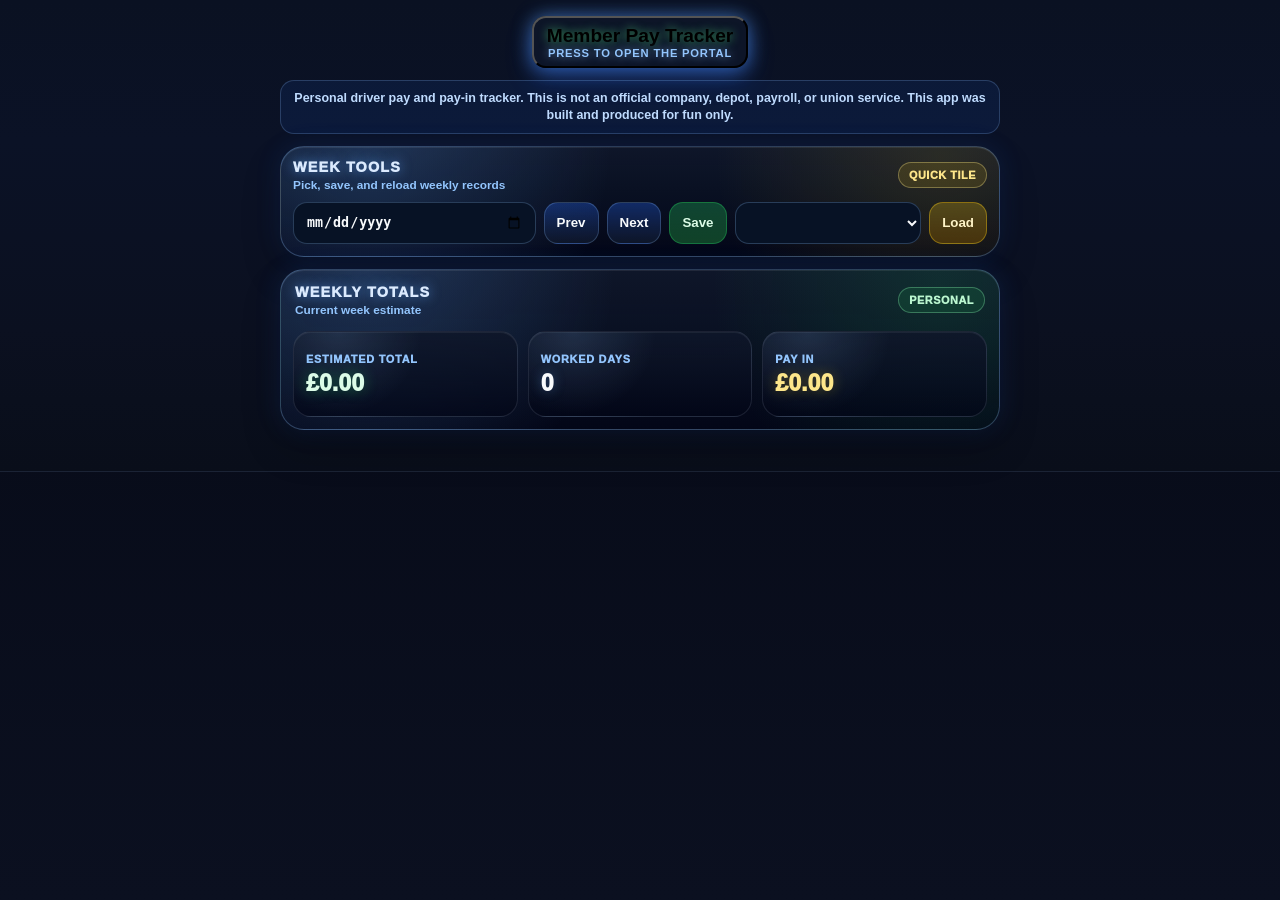
==== index.html @ 695bba5f "Add files via upload" ====
<!doctype html>
<html lang="en-GB">
<head>
  <meta charset="utf-8">
  <meta name="viewport" content="width=device-width,initial-scale=1">
  <title>Driver Pay Tracker</title>
  <link rel="stylesheet" href="styles.css">
  <style>
    .header-top { justify-content: center; text-align: center; }
    .brand, .unlock-brand, .brand-text { margin-inline: auto; text-align: center; }
    .unlock-brand { user-select: none; cursor: pointer; }
    .header-controls { max-width: 720px; width: 100%; margin-inline: auto; grid-template-columns: 1fr auto auto auto; }

    .app-disclaimer {
      max-width: 720px;
      margin-inline: auto;
      color: #bfdbfe;
      font-size: .78rem;
      font-weight: 800;
      line-height: 1.35;
      text-align: center;
      padding: 9px 11px;
      border-radius: 14px;
      border: 1px solid rgba(147,197,253,.22);
      background: rgba(37,99,235,.10);
    }

    .week-tools-tile {
      max-width: 720px;
      width: 100%;
      margin-inline: auto;
      display: grid;
      gap: 10px;
      padding: 12px;
      border-radius: 24px;
      background:
        radial-gradient(circle at 12% 0%, rgba(96, 165, 250, .22), transparent 38%),
        radial-gradient(circle at 92% 10%, rgba(250, 204, 21, .12), transparent 34%),
        linear-gradient(180deg, rgba(15, 23, 42, .96), rgba(2, 6, 23, .88));
      border: 1px solid rgba(147, 197, 253, .28);
      box-shadow: 0 18px 38px rgba(0, 0, 0, .22), 0 0 26px rgba(37, 99, 235, .14), inset 0 1px 0 rgba(255, 255, 255, .08);
    }

    .week-tools-head {
      display: flex;
      justify-content: space-between;
      gap: 10px;
      align-items: center;
    }

    .week-tools-title {
      display: grid;
      gap: 3px;
      min-width: 0;
    }

    .week-tools-title strong {
      color: #dbeafe;
      font-size: .9rem;
      font-weight: 1000;
      text-transform: uppercase;
      letter-spacing: .08em;
      text-shadow: 0 0 12px rgba(96, 165, 250, .65);
    }

    .week-tools-title span {
      color: #93c5fd;
      font-size: .74rem;
      font-weight: 850;
    }

    .week-tools-pill {
      flex: 0 0 auto;
      padding: 6px 10px;
      border-radius: 999px;
      background: rgba(250, 204, 21, .12);
      border: 1px solid rgba(253, 230, 138, .34);
      color: #fde68a;
      font-size: .68rem;
      font-weight: 1000;
      text-transform: uppercase;
      letter-spacing: .05em;
    }

    .week-tools-grid {
      display: grid;
      grid-template-columns: 1.3fr auto auto auto 1fr auto;
      gap: 8px;
      align-items: center;
    }

    .week-tools-grid input,
    .week-tools-grid button,
    .week-tools-grid select {
      width: 100%;
      min-height: 42px;
      padding: 10px 12px;
      border-radius: 14px;
      border: 1px solid rgba(147,197,253,.24);
      background: #071225;
      color: #f8fafc;
      font-weight: 900;
    }

    .week-tools-grid button {
      cursor: pointer;
      background: linear-gradient(180deg, rgba(37, 99, 235, .34), rgba(15, 23, 42, .9));
    }

    .week-tools-grid #saveWeekBtn {
      border-color: rgba(34,197,94,.38);
      background: linear-gradient(180deg, rgba(34,197,94,.30), rgba(20,83,45,.78));
      color: #dcfce7;
    }

    .week-tools-grid #loadWeekBtn {
      border-color: rgba(250,204,21,.38);
      background: linear-gradient(180deg, rgba(250,204,21,.24), rgba(92,64,8,.70));
      color: #fef3c7;
    }

    .summary-strip.weekly-quick-view {
      position: relative;
      max-width: 720px;
      width: 100%;
      margin-inline: auto;
      display: grid !important;
      grid-template-columns: repeat(3, minmax(0, 1fr)) !important;
      gap: 10px;
      padding: 12px;
      border-radius: 24px;
      background:
        radial-gradient(circle at 12% 0%, rgba(96, 165, 250, .22), transparent 38%),
        radial-gradient(circle at 92% 10%, rgba(34, 197, 94, .14), transparent 34%),
        linear-gradient(180deg, rgba(15, 23, 42, .96), rgba(2, 6, 23, .88));
      border: 1px solid rgba(147, 197, 253, .28);
      box-shadow: 0 18px 38px rgba(0, 0, 0, .24), 0 0 26px rgba(37, 99, 235, .16), inset 0 1px 0 rgba(255, 255, 255, .08);
      overflow: hidden;
    }

    .summary-strip.weekly-quick-view::before,
    .summary-strip.weekly-quick-view::after {
      content: none !important;
      display: none !important;
    }

    .quick-view-head {
      grid-column: 1 / -1;
      display: flex;
      justify-content: space-between;
      gap: 10px;
      align-items: center;
      padding: 2px 2px 4px;
    }

    .quick-view-title {
      display: grid;
      gap: 3px;
      min-width: 0;
    }

    .quick-view-title strong {
      color: #dbeafe;
      font-size: .9rem;
      font-weight: 1000;
      text-transform: uppercase;
      letter-spacing: .08em;
      text-shadow: 0 0 12px rgba(96, 165, 250, .65);
    }

    .quick-view-title span {
      color: #93c5fd;
      font-size: .74rem;
      font-weight: 850;
    }

    .quick-view-pill {
      flex: 0 0 auto;
      padding: 6px 10px;
      border-radius: 999px;
      background: rgba(34, 197, 94, .12);
      border: 1px solid rgba(134, 239, 172, .34);
      color: #bbf7d0;
      font-size: .68rem;
      font-weight: 1000;
      text-transform: uppercase;
      letter-spacing: .05em;
    }

    .weekly-quick-view .summary-item {
      min-height: 86px;
      display: grid;
      align-content: center;
      gap: 7px;
      padding: 12px;
      border-radius: 18px;
      background: radial-gradient(circle at 20% 0%, rgba(147, 197, 253, .14), transparent 42%), linear-gradient(180deg, rgba(15, 23, 42, .92), rgba(2, 6, 23, .7));
      border: 1px solid rgba(148, 163, 184, .16);
      box-shadow: inset 0 1px 0 rgba(255, 255, 255, .06);
    }

    .weekly-quick-view .summary-label {
      color: #93c5fd;
      font-size: .68rem;
      font-weight: 1000;
      text-transform: uppercase;
      letter-spacing: .07em;
    }

    .weekly-quick-view .summary-value {
      color: #f8fafc;
      font-size: clamp(1.1rem, 4vw, 1.45rem);
      font-weight: 1000;
      line-height: 1;
      text-shadow: 0 0 12px rgba(96, 165, 250, .34);
    }

    .weekly-quick-view .summary-item:nth-of-type(2) .summary-value {
      color: #dcfce7;
      text-shadow: 0 0 14px rgba(34, 197, 94, .42);
    }

    .weekly-quick-view .summary-item:last-child .summary-value {
      color: #fde68a;
      text-shadow: 0 0 14px rgba(250, 204, 21, .3);
    }

    #ratesModalBackdrop .large-modal {
      max-height: min(92dvh, 860px);
      overflow: auto;
      background:
        radial-gradient(circle at 12% 0%, rgba(96, 165, 250, .30), transparent 35%),
        radial-gradient(circle at 88% 10%, rgba(250, 204, 21, .20), transparent 34%),
        linear-gradient(180deg, #07101f, #020817) !important;
      border: 1px solid rgba(147, 197, 253, .40) !important;
      box-shadow: 0 0 48px rgba(37, 99, 235, .32), inset 0 1px 0 rgba(255, 255, 255, .08) !important;
    }

    #ratesModalBackdrop .modal-head {
      padding: 12px;
      border-radius: 20px;
      background:
        radial-gradient(circle at 20% 0%, rgba(147, 197, 253, .22), transparent 42%),
        linear-gradient(180deg, rgba(15, 23, 42, .94), rgba(2, 6, 23, .70));
      border: 1px solid rgba(147, 197, 253, .20);
    }

    #ratesModalTitle {
      font-size: 1.22rem;
      font-weight: 1000;
      color: #f8fafc;
      text-shadow: 0 0 14px rgba(96, 165, 250, .68);
    }

    #closeRatesModalBtn {
      width: 42px;
      height: 42px;
      border-radius: 999px;
      border: 1px solid rgba(147, 197, 253, .32);
      background: rgba(15, 23, 42, .74);
      color: #dbeafe;
      font-weight: 1000;
      cursor: pointer;
    }

    #ratesModalContent {
      gap: 14px;
    }

    #ratesModalContent .tracker-section {
      padding: 12px;
      border-radius: 22px;
      background:
        radial-gradient(circle at 8% 0%, rgba(37, 99, 235, .16), transparent 36%),
        rgba(15, 23, 42, .56);
      border: 1px solid rgba(148, 163, 184, .14);
    }

    #ratesModalContent .tracker-section h3 {
      margin: 0;
      font-size: .9rem;
      font-weight: 1000;
      color: #bfdbfe;
      text-transform: uppercase;
      letter-spacing: .06em;
    }

    .rates-hero {
      display: grid;
      grid-template-columns: repeat(3, minmax(0, 1fr));
      gap: 10px;
    }

    .rate-stat-card {
      position: relative;
      overflow: hidden;
      min-height: 98px;
      display: grid;
      align-content: center;
      gap: 7px;
      padding: 14px;
      border-radius: 20px;
      background:
        radial-gradient(circle at 20% 0%, rgba(147, 197, 253, .18), transparent 44%),
        linear-gradient(180deg, rgba(15, 23, 42, .98), rgba(2, 6, 23, .92));
      border: 1px solid rgba(147, 197, 253, .24);
      box-shadow: inset 0 1px 0 rgba(255, 255, 255, .08), 0 14px 28px rgba(0, 0, 0, .20);
    }

    .rate-stat-card::after {
      content: '';
      position: absolute;
      inset: auto 12px 0;
      height: 2px;
      background: linear-gradient(90deg, transparent, rgba(96, 165, 250, .72), transparent);
    }

    .rate-stat-card span {
      color: #93c5fd;
      font-size: .72rem;
      font-weight: 1000;
      text-transform: uppercase;
      letter-spacing: .08em;
    }

    .rate-stat-card strong {
      font-size: clamp(1.24rem, 5vw, 1.75rem);
      color: #f8fafc;
      font-weight: 1000;
      text-shadow: 0 0 14px rgba(96, 165, 250, .42);
    }

    .rate-stat-card.net strong {
      color: #dcfce7;
      text-shadow: 0 0 16px rgba(34, 197, 94, .44);
    }

    .rate-stat-card.deduct strong {
      color: #fde68a;
      text-shadow: 0 0 16px rgba(250, 204, 21, .34);
    }

    .elite-rate-row {
      border-radius: 18px !important;
      background:
        radial-gradient(circle at 10% 0%, rgba(147, 197, 253, .10), transparent 35%),
        linear-gradient(180deg, rgba(15, 23, 42, .88), rgba(2, 6, 23, .74)) !important;
      border-color: rgba(147, 197, 253, .18) !important;
    }

    .elite-rate-row .tracker-row-mid {
      color: #f8fafc !important;
      font-size: 1rem;
      font-weight: 1000;
      text-shadow: 0 0 10px rgba(96, 165, 250, .30);
    }

    .rate-edit-input {
      width: 100%;
      min-height: 42px;
      border-radius: 14px;
      border: 1px solid rgba(147,197,253,.32);
      background: #071225;
      color: #f8fafc;
      padding: 10px 12px;
      font-weight: 1000;
      box-shadow: inset 0 1px 0 rgba(255,255,255,.04);
    }

    .rate-edit-input:focus {
      outline: 1px solid rgba(96, 165, 250, .78);
      box-shadow: 0 0 18px rgba(37, 99, 235, .20);
    }

    .rate-save-inline {
      width: 100%;
      min-height: 42px;
      border-radius: 14px;
      border: 1px solid rgba(34,197,94,.44);
      background: linear-gradient(180deg, rgba(34,197,94,.34), rgba(20,83,45,.84));
      color: #dcfce7;
      font-weight: 1000;
      cursor: pointer;
      box-shadow: 0 0 14px rgba(34, 197, 94, .16);
    }

    .rate-edit-row .tracker-row-mid,
    .rate-edit-row .tracker-row-end {
      display: grid;
      align-items: center;
    }

    .deduction-note {
      color: #dbeafe;
      font-weight: 850;
      line-height: 1.45;
      padding: 10px 12px;
      border-radius: 16px;
      background: rgba(37, 99, 235, .11);
      border: 1px solid rgba(147, 197, 253, .18);
    }

    .shell-modal {
      width: min(560px, 100%);
      background: radial-gradient(circle at 20% 0%, rgba(37,99,235,.25), transparent 38%), linear-gradient(180deg, #07101f, #020817);
      border: 1px solid rgba(147,197,253,.35);
      box-shadow: 0 0 40px rgba(37,99,235,.22);
    }

    .shell-hero, .shell-learn-content {
      display: grid;
      gap: 6px;
      padding: 12px;
      border-radius: 18px;
      background: rgba(15,23,42,.72);
      border: 1px solid rgba(147,197,253,.18);
      text-align: center;
    }

    .shell-title { font-size: 1.45rem; font-weight: 1000; text-shadow: 0 0 14px rgba(96,165,250,.75); }
    .shell-sub { color: #93c5fd; font-size: .78rem; font-weight: 900; letter-spacing: .08em; text-transform: uppercase; }
    .shell-grid { display: grid; grid-template-columns: repeat(2, minmax(0, 1fr)); gap: 10px; margin-top: 4px; }

    .shell-action, .shell-learn-card {
      min-height: 94px;
      border-radius: 18px;
      border: 1px solid rgba(147,197,253,.28);
      background: radial-gradient(circle at 20% 15%, rgba(147,197,253,.16), transparent 35%), linear-gradient(180deg, rgba(15,23,42,.95), rgba(2,6,23,.9));
      color: #f8fafc;
      display: grid;
      gap: 6px;
      place-items: center;
      text-align: center;
      padding: 12px;
      cursor: pointer;
    }

    .shell-icon { font-size: 1.35rem; line-height: 1; font-weight: 1000; }
    .shell-label { font-weight: 1000; font-size: .95rem; }
    .shell-note { color: #94a3b8; font-size: .72rem; font-weight: 800; line-height: 1.25; }
    .shell-panel { display: grid; gap: 10px; }
    .shell-panel.hidden { display: none !important; }
    .shell-panel-head { display: grid; grid-template-columns: auto 1fr; gap: 10px; align-items: center; }
    .shell-back { width: auto; padding: 9px 12px; border-radius: 999px; border: 1px solid rgba(147,197,253,.34); background: rgba(37,99,235,.18); color: #dbeafe; font-weight: 900; }

    .day-entry-modal { width: min(720px, 100%); max-height: min(92dvh, 820px); overflow: auto; }

    .day-entry-hero, .day-entry-preview, .day-entry-field {
      display: grid;
      gap: 8px;
      padding: 12px;
      border-radius: 20px;
      background: rgba(15,23,42,.72);
      border: 1px solid rgba(147,197,253,.16);
    }

    .day-entry-form-grid { display: grid; grid-template-columns: repeat(2, minmax(0, 1fr)); gap: 10px; }
    .day-entry-field.field-full { grid-column: 1 / -1; }
    .day-entry-input { width: 100%; min-height: 43px; border-radius: 14px; border: 1px solid rgba(147,197,253,.22); background: #071225; color: #f8fafc; padding: 10px 12px; font-weight: 900; }
    .day-entry-toggle-row { display: grid; grid-template-columns: repeat(3, minmax(0, 1fr)); gap: 10px; }
    .modal-actions-day { display: grid; grid-template-columns: 1fr 1.2fr; gap: 10px; }

    @media (max-width: 620px) {
      .shell-grid, .day-entry-form-grid, .day-entry-toggle-row, .modal-actions-day, .week-tools-grid, .rates-hero { grid-template-columns: 1fr; }

      .week-tools-head,
      .quick-view-head {
        align-items: flex-start;
        flex-direction: column;
      }

      .summary-strip.weekly-quick-view {
        grid-template-columns: 1fr !important;
      }

      .weekly-quick-view .summary-item {
        min-height: 74px;
      }
    }
  </style>
</head>
<body>
  <header class="header">
    <div class="header-top">
      <button class="brand unlock-brand" id="appBrandBtn" type="button" aria-haspopup="dialog" aria-controls="shellMenuBackdrop">
        <div class="brand-text">
          <div class="logo-main">Member Pay Tracker</div>
          <div class="logo-sub">Press to open the portal</div>
        </div>
      </button>
    </div>

    <div class="app-disclaimer">
      Personal driver pay and pay-in tracker. This is not an official company, depot, payroll, or union service. This app was built and produced for fun only.
    </div>

    <section class="week-tools-tile" aria-label="Week tools">
      <div class="week-tools-head">
        <div class="week-tools-title">
          <strong>Week tools</strong>
          <span>Pick, save, and reload weekly records</span>
        </div>
        <div class="week-tools-pill">Quick tile</div>
      </div>

      <div class="week-tools-grid">
        <input id="weekStartInput" type="date">
        <button id="prevWeekBtn" type="button">Prev</button>
        <button id="nextWeekBtn" type="button">Next</button>
        <button type="button" id="saveWeekBtn">Save</button>
        <select id="savedWeeksSelect"></select>
        <button type="button" id="loadWeekBtn">Load</button>
      </div>
    </section>

    <div class="summary-strip weekly-quick-view" aria-label="Weekly totals">
      <div class="quick-view-head">
        <div class="quick-view-title">
          <strong>Weekly totals</strong>
          <span>Current week estimate</span>
        </div>
        <div class="quick-view-pill">Personal</div>
      </div>

      <div class="summary-item">
        <div class="summary-label">Estimated total</div>
        <div class="summary-value" id="summaryTotal">£0.00</div>
      </div>
      <div class="summary-item">
        <div class="summary-label">Worked days</div>
        <div class="summary-value" id="summaryWorked">0</div>
      </div>
      <div class="summary-item">
        <div class="summary-label">Pay in</div>
        <div class="summary-value" id="summaryPayIn">£0.00</div>
      </div>
    </div>

    <div class="status" id="statusMsg"></div>
  </header>

  <main class="wrap">
    <div id="grid" class="grid"></div>
  </main>

  <div id="shellMenuBackdrop" class="modal-backdrop" aria-hidden="true">
    <div class="modal shell-modal" role="dialog" aria-modal="true" aria-labelledby="shellMenuTitle">
      <div class="modal-head">
        <div class="modal-title" id="shellMenuTitle">Tools</div>
        <button id="closeShellMenuBtn" type="button">✕</button>
      </div>

      <div id="shellHomeView" class="shell-panel">
        <div class="shell-hero">
          <div class="shell-title">Driver Pay Tracker</div>
          <div class="shell-sub">Personal records only</div>
        </div>

        <div class="shell-grid">
          <button class="shell-action" type="button" data-shell-action="learn">
            <span class="shell-icon">📘</span>
            <span class="shell-label">Notes</span>
            <span class="shell-note">General information and reminders</span>
          </button>

          <button class="shell-action" type="button" data-shell-action="rates">
            <span class="shell-icon">£</span>
            <span class="shell-label">Rates</span>
            <span class="shell-note">Rates and weekly estimate</span>
          </button>

          <button class="shell-action" type="button" data-shell-action="insight">
            <span class="shell-icon">£</span>
            <span class="shell-label">Pay-in</span>
            <span class="shell-note">Track fares and cleared amounts</span>
          </button>

          <button class="shell-action" type="button" data-shell-action="tracker">
            <span class="shell-icon">💷</span>
            <span class="shell-label">Weekly summary</span>
            <span class="shell-note">Weekly pay breakdown</span>
          </button>
        </div>
      </div>

      <div id="shellLearnView" class="shell-panel hidden">
        <div class="shell-panel-head">
          <button class="shell-back" type="button" data-shell-back>← Back</button>
          <div class="shell-section-title">📘 Notes</div>
        </div>

        <div class="shell-grid">
          <button class="shell-learn-card" type="button" data-learn-page="rules_ot">
            <span class="shell-icon">⏱</span>
            <span class="shell-label">Overtime notes</span>
            <span class="shell-note">Basic overtime tracking reminders</span>
          </button>

          <button class="shell-learn-card" type="button" data-learn-page="pay_basics">
            <span class="shell-icon">💷</span>
            <span class="shell-label">Pay basics</span>
            <span class="shell-note">Duty pay, overtime and pay-in</span>
          </button>

          <button class="shell-learn-card" type="button" data-learn-page="leave_sick">
            <span class="shell-icon">🌴</span>
            <span class="shell-label">Leave and sick</span>
            <span class="shell-note">Leave and sick day notes</span>
          </button>

          <button class="shell-learn-card" type="button" data-learn-page="support_notes">
            <span class="shell-icon">🚨</span>
            <span class="shell-label">Support notes</span>
            <span class="shell-note">General workplace support reminders</span>
          </button>
        </div>
      </div>

      <div id="shellLearnPageView" class="shell-panel hidden">
        <div class="shell-panel-head">
          <button class="shell-back" type="button" data-shell-learn-back>← Topics</button>
          <div class="shell-section-title" id="shellLearnPageTitle">Topic</div>
        </div>
        <div class="shell-learn-content" id="shellLearnPageContent"></div>
      </div>

      <button id="shellCloseBottomBtn" class="primary shell-close" type="button">Close</button>
    </div>
  </div>

  <div id="trackerModalBackdrop" class="modal-backdrop" aria-hidden="true">
    <div class="modal large-modal" role="dialog" aria-modal="true" aria-labelledby="trackerModalTitle">
      <div class="modal-head">
        <div class="modal-title" id="trackerModalTitle">Weekly summary</div>
        <button id="closeTrackerModalBtn" type="button">✕</button>
      </div>
      <div id="trackerModalContent" class="tracker-content"></div>
    </div>
  </div>

  <div id="ratesModalBackdrop" class="modal-backdrop" aria-hidden="true">
    <div class="modal large-modal" role="dialog" aria-modal="true" aria-labelledby="ratesModalTitle">
      <div class="modal-head">
        <div class="modal-title" id="ratesModalTitle">Rates</div>
        <button id="closeRatesModalBtn" type="button" onclick="closeRates()">✕</button>
      </div>
      <div id="ratesModalContent" class="tracker-content"></div>
    </div>
  </div>

  <div id="rateModalBackdrop" class="modal-backdrop" aria-hidden="true">
    <div class="modal" role="dialog" aria-modal="true" aria-labelledby="rateTitle">
      <div class="modal-head">
        <div class="modal-title" id="rateTitle">Update value</div>
        <button id="closeRateModalBtn" type="button">✕</button>
      </div>
      <div class="row">
        <label id="rateLabel" for="rateInput">Rate</label>
        <input id="rateInput" type="number" min="0" step="0.01">
      </div>
      <div class="actions">
        <button type="button" onclick="closeRateModal()">Cancel</button>
        <button id="saveRateBtn" type="button" class="primary">Save</button>
      </div>
    </div>
  </div>

  <div id="dayModalBackdrop" class="modal-backdrop" aria-hidden="true">
    <div class="modal day-entry-modal" role="dialog" aria-modal="true" aria-labelledby="dayModalTitle">
      <div class="modal-head">
        <div class="modal-title" id="dayModalTitle">Day entry</div>
        <button id="closeModalBtn" type="button">✕</button>
      </div>

      <div class="day-entry-hero">
        <div class="day-entry-title">
          <strong>Day details</strong>
          <span>Edit this day</span>
        </div>
        <div class="modal-date-chip" id="modalDateLabel">Date</div>
      </div>

      <div class="day-entry-preview">
        <div class="day-entry-preview-main" id="modalDutyInfo">Select a duty or keep this as RD / Day off.</div>
        <div class="day-entry-preview-sub" id="modalDutyPay">Duty pay: £0.00</div>
        <div class="day-entry-total" id="modalDayTotal">£0.00</div>
      </div>

      <select id="workedSelect" hidden>
        <option value="false">RD / Day off</option>
        <option value="true">Worked duty</option>
      </select>

      <div class="day-entry-form-grid">
        <div class="day-entry-field field-full">
          <label for="dutySelect">Duty board</label>
          <select id="dutySelect" class="day-entry-input"></select>
        </div>

        <div class="day-entry-field field-full" id="paidAdjustSection">
          <span class="field-label">Paid time adjustment</span>
          <div class="day-entry-form-grid">
            <div class="day-entry-field">
              <label for="adjustStartInput">Actual start</label>
              <input id="adjustStartInput" class="day-entry-input" type="time">
            </div>
            <div class="day-entry-field">
              <label for="adjustFinishInput">Actual finish</label>
              <input id="adjustFinishInput" class="day-entry-input" type="time">
            </div>
          </div>
          <div class="adjust-preview" id="adjustPreview">No paid time deduction.</div>
        </div>

        <div class="day-entry-field">
          <label for="otMinutesInput">Overtime</label>
          <input id="otMinutesInput" class="day-entry-input" type="text" inputmode="decimal" placeholder="minutes or h.mm">
        </div>

        <div class="day-entry-field">
          <label for="manualMinutesInput">Manual paid time</label>
          <input id="manualMinutesInput" class="day-entry-input" type="text" inputmode="decimal" placeholder="minutes or h.mm">
        </div>

        <div class="day-entry-field">
          <label for="payInInput">Pay-in / fares</label>
          <input id="payInInput" class="day-entry-input" type="number" min="0" step="0.01" placeholder="0.00">
        </div>

        <div class="day-entry-field">
          <span class="field-label">Flags</span>
          <div class="day-entry-toggle-row">
            <div class="day-entry-flag">
              <label for="bankHolidaySelect">Bank holiday</label>
              <select id="bankHolidaySelect" class="day-entry-input">
                <option value="false">No</option>
                <option value="true">Yes</option>
              </select>
            </div>

            <div class="day-entry-flag">
              <label for="sickSelect">Sick</label>
              <select id="sickSelect" class="day-entry-input">
                <option value="false">No</option>
                <option value="true">Yes</option>
              </select>
            </div>

            <div class="day-entry-flag">
              <label>Type</label>
              <div class="day-entry-input" aria-hidden="true">Personal record</div>
            </div>
          </div>
        </div>
      </div>

      <div class="modal-actions-day">
        <button id="cancelEditBtn" type="button">Cancel</button>
        <button id="saveEditBtn" type="button" class="primary">Save day</button>
      </div>
    </div>
  </div>

  <script src="modules/date.js"></script>
  <script src="data/duties.js"></script>
  <script src="modal.js"></script>
  <script src="app.js"></script>

  <script>
    function openRates() {
      const s = calcSummary();
      const deductions = Number(s.tax || 0) + Number(s.social || 0);

      ratesModalContent.innerHTML = `
        <div class="tracker-section">
          <div class="rates-hero">
            <div class="rate-stat-card">
              <span>Gross estimate</span>
              <strong>${money(s.grossPay)}</strong>
            </div>
            <div class="rate-stat-card net">
              <span>Net estimate</span>
              <strong>${money(s.netPay)}</strong>
            </div>
            <div class="rate-stat-card deduct">
              <span>Deductions</span>
              <strong>${money(deductions)}</strong>
            </div>
          </div>
        </div>

        <div class="tracker-section">
          <h3>Hourly rates</h3>
          <div class="tracker-list">
            <div class="tracker-row elite-rate-row">
              <div class="tracker-row-main">Basic rate</div>
              <div class="tracker-row-mid">${money(state.rates.basic)}</div>
              <div class="tracker-row-end">per hour</div>
            </div>
            <div class="tracker-row elite-rate-row">
              <div class="tracker-row-main">Overtime rate</div>
              <div class="tracker-row-mid">${money(state.rates.ot)}</div>
              <div class="tracker-row-end">per hour</div>
            </div>
            <div class="tracker-row elite-rate-row">
              <div class="tracker-row-main">Sunday rate</div>
              <div class="tracker-row-mid">${money(state.rates.sunday)}</div>
              <div class="tracker-row-end">per hour</div>
            </div>
            <div class="tracker-row elite-rate-row">
              <div class="tracker-row-main">Bank Holiday rate</div>
              <div class="tracker-row-mid">${money(state.rates.basic * 2)}</div>
              <div class="tracker-row-end">2× basic</div>
            </div>
          </div>
        </div>

        <div class="tracker-section">
          <h3>Editable deductions</h3>
          <div class="deduction-note">
            Change your personal tax and social payment percentages here. These are saved locally and update the weekly estimate.
          </div>
          <div class="tracker-list">
            <div class="tracker-row rate-edit-row elite-rate-row">
              <div class="tracker-row-main">Tax payment</div>
              <div class="tracker-row-mid">
                <input id="taxRateInput" class="rate-edit-input" type="number" min="0" step="0.01" value="${state.rates.tax}">
              </div>
              <div class="tracker-row-end">
                <button class="rate-save-inline" type="button" data-save-rate="tax">Save %</button>
              </div>
            </div>

            <div class="tracker-row rate-edit-row elite-rate-row">
              <div class="tracker-row-main">Social payment</div>
              <div class="tracker-row-mid">
                <input id="socialRateInput" class="rate-edit-input" type="number" min="0" step="0.01" value="${state.rates.social}">
              </div>
              <div class="tracker-row-end">
                <button class="rate-save-inline" type="button" data-save-rate="social">Save %</button>
              </div>
            </div>
          </div>
        </div>

        <div class="tracker-section">
          <h3>Weekly preview</h3>
          <div class="tracker-list">
            <div class="tracker-row elite-rate-row">
              <div class="tracker-row-main">Gross pay</div>
              <div class="tracker-row-mid">${money(s.grossPay)}</div>
              <div class="tracker-row-end">before deductions</div>
            </div>
            <div class="tracker-row elite-rate-row">
              <div class="tracker-row-main">Tax</div>
              <div class="tracker-row-mid">${money(s.tax)}</div>
              <div class="tracker-row-end">${state.rates.tax}%</div>
            </div>
            <div class="tracker-row elite-rate-row">
              <div class="tracker-row-main">Social</div>
              <div class="tracker-row-mid">${money(s.social)}</div>
              <div class="tracker-row-end">${state.rates.social}%</div>
            </div>
            <div class="tracker-row elite-rate-row">
              <div class="tracker-row-main">Estimated net pay</div>
              <div class="tracker-row-mid">${money(s.netPay)}</div>
              <div class="tracker-row-end">weekly</div>
            </div>
          </div>
        </div>
      `;

      ratesModalBackdrop.classList.add('open');
      ratesModalBackdrop.setAttribute('aria-hidden', 'false');
    }

    document.addEventListener('click', event => {
      const saveRateButton = event.target.closest?.('[data-save-rate]');
      if (!saveRateButton) return;

      const type = saveRateButton.dataset.saveRate;
      const input = document.getElementById(type === 'tax' ? 'taxRateInput' : 'socialRateInput');
      const value = Number.parseFloat(input?.value || '');

      if (!Number.isFinite(value) || value < 0) {
        setStatus('Enter a valid percentage');
        return;
      }

      state.rates[type] = value;
      saveState(true);
      render();
      openRates();
      setStatus(`${type === 'tax' ? 'Tax' : 'Social'} payment updated`);
    });

    const shellBackdrop = document.getElementById('shellMenuBackdrop');
    const shellOpenBtn = document.getElementById('appBrandBtn');
    const shellCloseBtn = document.getElementById('closeShellMenuBtn');
    const shellCloseBottomBtn = document.getElementById('shellCloseBottomBtn');
    const shellHomeView = document.getElementById('shellHomeView');
    const shellLearnView = document.getElementById('shellLearnView');
    const shellLearnPageView = document.getElementById('shellLearnPageView');
    const shellLearnPageTitle = document.getElementById('shellLearnPageTitle');
    const shellLearnPageContent = document.getElementById('shellLearnPageContent');

    const SHELL_LEARN_PAGES = {
      rules_ot: {
        title: '⏱ Overtime notes',
        content: `<strong>Overtime reminder:</strong><br><br>Check your official agreement, rota and payroll guidance. This page is only a personal estimate and should not replace official records.`
      },
      pay_basics: {
        title: '💷 Pay basics',
        content: `<strong>Check official duties before finalising.</strong><br><br>• Add each duty worked.<br>• Add overtime in h.mm or minutes format.<br>• Add manual paid time where needed.<br>• Keep pay-in/fares separate from wage totals.`
      },
      leave_sick: {
        title: '🌴 Leave and sick',
        content: `<strong>Planner basics:</strong><br><br>• Sick days show as SK and remove normal duty pay for that day.<br>• Annual leave shows as AL where marked.<br>• Selected AL/SK days override normal duty tiles for that date.`
      },
      support_notes: {
        title: '🚨 Support notes',
        content: `<strong>General support reminder:</strong><br><br>For workplace, pay, rota or disciplinary concerns, use your official employer, payroll, depot or representative channels.`
      }
    };

    function showShellHome() {
      shellHomeView.classList.remove('hidden');
      shellLearnView.classList.add('hidden');
      shellLearnPageView.classList.add('hidden');
    }

    function showShellLearn() {
      shellHomeView.classList.add('hidden');
      shellLearnView.classList.remove('hidden');
      shellLearnPageView.classList.add('hidden');
    }

    function showShellLearnPage(key) {
      const page = SHELL_LEARN_PAGES[key];
      if (!page) return;
      shellLearnPageTitle.textContent = page.title;
      shellLearnPageContent.innerHTML = page.content;
      shellHomeView.classList.add('hidden');
      shellLearnView.classList.add('hidden');
      shellLearnPageView.classList.remove('hidden');
    }

    function openShellMenu() {
      showShellHome();
      shellBackdrop.classList.add('open');
      shellBackdrop.setAttribute('aria-hidden', 'false');
    }

    function closeShellMenu() {
      shellBackdrop.classList.remove('open');
      shellBackdrop.setAttribute('aria-hidden', 'true');
    }

    function simplifyDynamicLabels() {
      const replacements = [
        ['Pay-in Tracker Pro', 'Pay-in tracker'],
        ['Weekly Tracker', 'Weekly summary'],
        ['£ Pay Rates', 'Rates']
      ];

      const nodes = document.querySelectorAll(
        '#trackerModalTitle, #ratesModalTitle, #trackerModalContent h3, #ratesModalContent h3'
      );

      nodes.forEach(node => {
        let nextText = node.textContent;

        replacements.forEach(([from, to]) => {
          nextText = nextText.replace(from, to);
        });

        if (node.textContent !== nextText) {
          node.textContent = nextText;
        }
      });
    }

    shellOpenBtn.addEventListener('click', openShellMenu);
    shellCloseBtn.addEventListener('click', closeShellMenu);
    shellCloseBottomBtn.addEventListener('click', closeShellMenu);

    shellBackdrop.addEventListener('click', event => {
      if (event.target === shellBackdrop) closeShellMenu();
    });

    document.querySelector('[data-shell-back]').addEventListener('click', showShellHome);
    document.querySelector('[data-shell-learn-back]').addEventListener('click', showShellLearn);

    document.querySelectorAll('[data-learn-page]').forEach(button => {
      button.addEventListener('click', () => showShellLearnPage(button.dataset.learnPage));
    });

    document.querySelectorAll('[data-shell-action]').forEach(button => {
      button.addEventListener('click', () => {
        const action = button.dataset.shellAction;

        if (action === 'learn') {
          showShellLearn();
          return;
        }

        closeShellMenu();

        if (action === 'rates' && typeof openRates === 'function') {
          openRates();
          setTimeout(simplifyDynamicLabels, 0);
        }

        if (action === 'insight' && typeof openPayInTracker === 'function') {
          openPayInTracker();
          setTimeout(simplifyDynamicLabels, 0);
        }

        if (action === 'tracker' && typeof openTracker === 'function') {
          const title = document.getElementById('trackerModalTitle');
          if (title) title.textContent = 'Weekly summary';
          openTracker();
          setTimeout(simplifyDynamicLabels, 0);
        }
      });
    });

    const labelObserver = new MutationObserver(simplifyDynamicLabels);
    const trackerContent = document.getElementById('trackerModalContent');
    const ratesContent = document.getElementById('ratesModalContent');

    if (trackerContent) labelObserver.observe(trackerContent, { childList: true, subtree: true });
    if (ratesContent) labelObserver.observe(ratesContent, { childList: true, subtree: true });

    function syncEliteDayPreview() {
      const dutySelect = document.getElementById('dutySelect');
      const workedSelect = document.getElementById('workedSelect');
      const paidAdjustSection = document.getElementById('paidAdjustSection');

      if (dutySelect && workedSelect) workedSelect.value = dutySelect.value ? 'true' : 'false';
      if (paidAdjustSection && dutySelect) paidAdjustSection.style.display = dutySelect.value ? 'grid' : 'none';
      if (typeof updateDayPreview === 'function') updateDayPreview();
    }

    ['dutySelect', 'otMinutesInput', 'manualMinutesInput', 'bankHolidaySelect', 'sickSelect', 'payInInput', 'adjustStartInput', 'adjustFinishInput']
      .forEach(id => {
        const node = document.getElementById(id);
        if (node) node.addEventListener('input', syncEliteDayPreview);
        if (node) node.addEventListener('change', syncEliteDayPreview);
      });

    simplifyDynamicLabels();
  </script>
</body>
</html>
---- styles.css ----
:root {
  --bg: #050814;
  --panel: #111827;
  --line: #334155;
  --muted: #94a3b8;
  --green: #c5a522;
  --red: #dc2626;
  --blue: #2563eb;
  --gold: #facc15;
  --orange: #fb923c;
}

* { box-sizing: border-box; }

body {
  margin: 0;
  font-family: Arial, Helvetica, sans-serif;
  background: radial-gradient(circle at top left, rgba(37, 99, 235, .16), transparent 30%), linear-gradient(180deg, #050814, #0b1020);
  color: #f8fafc;
  min-height: 100vh;
}

.header {
  padding: 16px;
  background: linear-gradient(180deg, #0a1122 0%, #0b1226 30%, #0b1020 70%, #090e1a 100%);
  border-bottom: 1px solid rgba(148,163,184,.12);
  position: sticky;
  top: 0;
  z-index: 10;
  display: grid;
  gap: 12px;
}

.header-top {
  display: flex;
  justify-content: space-between;
  align-items: start;
  gap: 12px;
}

.header-controls {
  display: grid;
  grid-template-columns: 1fr auto auto auto auto;
  gap: 8px;
}

.header-btn,
.header-controls input,
.header-controls button,
.menu-panel button,
.menu-panel select,
.modal input,
.modal select {
  width: 100%;
  padding: 10px 12px;
  border-radius: 12px;
  border: 1px solid var(--line);
  background: #0a1224;
  color: #f8fafc;
  font-weight: 800;
}

.learn-btn {
  width: 44px !important;
  min-width: 44px;
  padding: 0 !important;
  color: #dbeafe !important;
  background: linear-gradient(180deg, #1d4ed8, #0f172a) !important;
  border: 1px solid rgba(147, 197, 253, .55) !important;
  box-shadow: 0 0 12px rgba(96, 165, 250, .48), 0 0 30px rgba(37, 99, 235, .24) !important;
  border-radius: 999px !important;
}

.brand {
  font-weight: 900;
  font-size: 1.1rem;
}

.unlock-brand {
  cursor: pointer;
  padding: 7px 13px;
  border-radius: 14px;
  background: rgba(15, 23, 42, .78);
  box-shadow: 0 10px 24px rgba(37, 99, 235, .38), 0 0 18px rgba(96, 165, 250, .55);
}

.logo-main {
  font-weight: 900;
  font-size: 1.2rem;
  text-shadow: 0 0 10px rgba(96, 250, 134, 0.6);
}

.logo-sub {
  font-size: .7rem;
  font-weight: 900;
  color: #93c5fd;
  letter-spacing: .8px;
  text-transform: uppercase;
  text-shadow: 0 0 10px rgba(147, 197, 253, .7);
}

.sub {
  color: var(--muted);
  font-size: .85rem;
  margin-top: 4px;
}

.summary-strip {
  display: grid;
  grid-template-columns: repeat(3, minmax(0, 1fr));
  gap: 8px;
  padding: 10px 12px;
  border: 1px solid rgba(148,163,184,.16);
  border-radius: 14px;
  background: rgba(15,23,42,.9);
}

.summary-item { display: grid; gap: 4px; }

.summary-label {
  color: var(--muted);
  font-size: .75rem;
  font-weight: 700;
  text-transform: uppercase;
  letter-spacing: .04em;
}

.summary-value { font-weight: 900; font-size: 1rem; }

.menu-panel {
  display: grid;
  grid-template-columns: 1fr auto auto;
  gap: 8px;
  align-items: center;
}

.status {
  color: var(--muted);
  font-size: .82rem;
  min-height: 1em;
}

.wrap { padding: 12px; }

.grid {
  display: grid;
  grid-template-columns: repeat(2, minmax(0, 1fr));
  gap: 10px;
}

.tile {
  position: relative !important;
  background: linear-gradient(180deg, #111827, #0f172a);
  border: 1px solid var(--line);
  border-radius: 16px;
  padding: 13px 12px 44px;
  min-height: 168px;
  display: grid;
  grid-template-rows: auto 1fr;
  align-content: start;
  gap: 9px;
  cursor: pointer;
  overflow: hidden;
}

.tile.active {
  border-color: rgba(34,197,94,.85);
  box-shadow: 0 0 8px rgba(34, 197, 94, .16), 0 0 18px rgba(34, 197, 94, .11), 0 0 38px rgba(34, 197, 94, .07), inset 0 1px 0 rgba(255, 255, 255, .055);
}

.tile.rest {
  border-color: rgba(220,38,38,.7);
  box-shadow: 0 0 8px rgba(239, 68, 68, .14), 0 0 20px rgba(220, 38, 38, .09), 0 0 40px rgba(220, 38, 38, .055), inset 0 1px 0 rgba(255, 255, 255, .045);
}

.tile.today {
  outline: 1px solid rgba(96,165,250,.7);
}

.day-top {
  display: grid;
  grid-template-columns: 1fr auto;
  align-items: start;
  gap: 10px;
}

.day-name {
  font-weight: 900;
  font-size: 1.05rem;
  display: grid;
  gap: 2px;
}

.day-date {
  display: block;
  color: var(--muted);
  font-size: .76rem;
  font-weight: 700;
  margin-top: 2px;
}

.badge {
  font-size: .72rem;
  font-weight: 900;
  padding: 4px 7px;
  border-radius: 999px;
  background: #0b1b39;
  border: 1px solid #1d4ed8;
  color: #dbeafe;
  white-space: nowrap;
}

.duty-info {
  display: flex;
  flex-direction: column;
  align-items: flex-start;
  gap: 5px;
  font-weight: 800;
  line-height: 1.18;
}

.muted {
  color: var(--muted);
  font-size: .86rem;
  font-weight: 700;
}

.day-pay {
  position: absolute !important;
  right: 10px !important;
  bottom: 9px !important;
  margin: 0 !important;
  width: max-content !important;
  display: inline-flex !important;
  align-items: center !important;
  justify-content: center !important;
  padding: 5px 10px !important;
  border-radius: 999px !important;
  background: linear-gradient(180deg, rgba(34, 197, 94, .20), rgba(22, 101, 52, .12)) !important;
  border: 1px solid rgba(134, 239, 172, .52) !important;
  color: #dcfce7 !important;
  font-size: 14px !important;
  font-weight: 1000 !important;
  text-shadow: 0 0 10px rgba(34, 197, 94, .62), 0 0 22px rgba(34, 197, 94, .30) !important;
  box-shadow: 0 0 12px rgba(34, 197, 94, .32), 0 0 28px rgba(34, 197, 94, .18), inset 0 1px 0 rgba(255, 255, 255, .12) !important;
  z-index: 5 !important;
}

.day-pay::before {
  content: '💷';
  display: inline-block;
  margin-right: 5px;
  font-size: 13px;
  filter: drop-shadow(0 0 6px rgba(34, 197, 94, .42));
}

.rest-pay {
  background: linear-gradient(180deg, rgba(15, 23, 42, .78), rgba(2, 6, 23, .62)) !important;
  border-color: rgba(148, 163, 184, .28) !important;
  color: #cbd5e1 !important;
  text-shadow: 0 0 8px rgba(148, 163, 184, .18) !important;
  box-shadow: 0 0 10px rgba(15, 23, 42, .40), inset 0 1px 0 rgba(255, 255, 255, .06) !important;
}

.rest-pay::before {
  content: '•';
  color: #94a3b8;
  margin-right: 5px;
}

.payin-badge {
  display: inline-flex;
  align-items: center;
  gap: 6px;
  margin-top: 4px;
  padding: 4px 8px;
  border-radius: 999px;
  background: rgba(37,99,235,.12);
  border: 1px solid rgba(37,99,235,.4);
  color: #dbeafe;
  font-size: .72rem;
  font-weight: 800;
}

.payin-badge.paid {
  background: rgba(34,197,94,.12);
  border-color: rgba(34,197,94,.4);
  color: #bbf7d0;
}

.payin-badge .tick { font-weight: 900; }

.modal-backdrop {
  position: fixed;
  inset: 0;
  background: rgba(0,0,0,.6);
  display: none;
  align-items: center;
  justify-content: center;
  padding: 16px;
  z-index: 50;
}

.modal-backdrop.open { display: flex; }

.modal {
  width: min(520px, 100%);
  background: #0f172a;
  border: 1px solid var(--line);
  border-radius: 18px;
  padding: 16px;
  display: grid;
  gap: 10px;
}

.large-modal { width: min(760px, 100%); }

.modal-head {
  display: flex;
  justify-content: space-between;
  gap: 10px;
  align-items: center;
}

.modal-title {
  font-weight: 900;
  font-size: 1.05rem;
}

.row { display: grid; gap: 6px; }

.row label {
  font-size: .85rem;
  color: var(--muted);
  font-weight: 700;
}

.row-inline {
  display: grid;
  grid-template-columns: 1fr 1fr;
  gap: 8px;
}

.actions {
  display: grid;
  grid-template-columns: 1fr 1fr;
  gap: 8px;
  margin-top: 6px;
}

.primary {
  background: linear-gradient(180deg, #2563eb, #1d4ed8);
  border-color: #2563eb;
}

.tracker-content {
  display: grid;
  gap: 16px;
}

.tracker-section {
  display: grid;
  gap: 10px;
}

.tracker-section h3 {
  margin: 0;
  font-size: 1rem;
}

.tracker-list { display: grid; gap: 8px; }

.tracker-row {
  display: grid;
  grid-template-columns: 1.6fr .7fr .7fr;
  gap: 8px;
  padding: 10px 12px;
  border: 1px solid rgba(148,163,184,.14);
  border-radius: 12px;
  background: rgba(15,23,42,.85);
  align-items: center;
}

.tracker-row-main { font-weight: 800; }

.tracker-row-mid,
.tracker-row-end {
  color: var(--muted);
  font-weight: 700;
  text-align: right;
}

.hidden { display: none; }

.guide-card {
  width: min(560px, 100%) !important;
  background: linear-gradient(180deg, #07101f, #020817) !important;
  border-color: rgba(191, 219, 254, .32) !important;
  color: #fff !important;
}

.guide-body {
  display: grid;
  gap: 10px;
  line-height: 1.48;
  color: #e5e7eb;
  font-weight: 750;
}

.guide-body ul {
  margin: 4px 0 0 18px;
  padding: 0;
  display: grid;
  gap: 6px;
}

.guide-body li { padding-left: 2px; }

.learn-list {
  display: grid;
  gap: 10px;
}

.learn-card {
  position: relative;
  overflow: hidden;
  display: flex;
  align-items: center;
  gap: 12px;
  min-height: 62px;
  padding: 12px 14px;
  border-radius: 18px;
  background: radial-gradient(circle at 12% 20%, rgba(147, 197, 253, .16), transparent 34%), linear-gradient(180deg, rgba(11, 22, 40, .96), rgba(3, 10, 24, .92));
  border: 1px solid rgba(191, 219, 254, .28);
  box-shadow: inset 0 1px 0 rgba(255, 255, 255, .08), 0 12px 26px rgba(0, 0, 0, .24);
  transition: transform .14s ease, filter .14s ease, border-color .14s ease, box-shadow .14s ease;
  cursor: pointer;
}

.learn-card:hover,
.learn-card:active {
  transform: translateY(-1px);
  filter: brightness(1.08);
  border-color: rgba(147, 197, 253, .58);
  box-shadow: inset 0 1px 0 rgba(255, 255, 255, .11), 0 14px 32px rgba(0, 0, 0, .32), 0 0 22px rgba(96, 165, 250, .16);
}

.learn-icon,
.learn-topic-icon,
.learn-section-icon {
  width: 42px;
  height: 42px;
  flex: 0 0 42px;
  border-radius: 15px;
  display: grid;
  place-items: center;
  background: linear-gradient(180deg, rgba(37, 99, 235, .38), rgba(15, 23, 42, .78));
  border: 1px solid rgba(147, 197, 253, .42);
  font-size: 23px;
  font-weight: 1000;
  text-shadow: 0 0 12px rgba(147, 197, 253, .80), 0 0 25px rgba(37, 99, 235, .38);
  box-shadow: 0 0 14px rgba(96, 165, 250, .34), inset 0 1px 0 rgba(255, 255, 255, .16);
}

.learn-card-text {
  display: grid;
  gap: 3px;
  min-width: 0;
}

.learn-card-title {
  font-size: 15px;
  font-weight: 950;
  color: #fff;
  line-height: 1.15;
}

.learn-card-sub {
  font-size: 12px;
  font-weight: 750;
  color: #b9c7dc;
  line-height: 1.25;
}

.learn-page-shell {
  display: grid;
  gap: 12px;
}

.learn-hero {
  display: flex;
  align-items: center;
  gap: 12px;
  padding: 12px;
  border-radius: 20px;
  background: radial-gradient(circle at 15% 0%, rgba(147, 197, 253, .18), transparent 42%), linear-gradient(180deg, rgba(11, 22, 40, .96), rgba(2, 6, 23, .72));
  border: 1px solid rgba(191, 219, 254, .24);
}

.learn-hero-title {
  font-size: 20px;
  font-weight: 1000;
  color: #fff;
}

.learn-hero-sub {
  font-size: 12px;
  color: #b9c7dc;
  font-weight: 750;
  line-height: 1.3;
  margin-top: 3px;
}

.learn-premium-body {
  display: grid;
  gap: 9px;
  color: #d7e3f5;
  font-size: 14px;
  font-weight: 700;
  line-height: 1.55;
}

.learn-back {
  display: inline-flex !important;
  align-items: center !important;
  justify-content: center !important;
  width: auto !important;
  padding: 9px 12px !important;
  border-radius: 999px !important;
  margin: 0 0 2px 0 !important;
  color: #dbeafe !important;
  background: rgba(37, 99, 235, .18) !important;
  border-color: rgba(147, 197, 253, .34) !important;
}

.learn-close-note {
  font-size: 11px;
  color: #93a4bd;
  text-align: center;
  font-weight: 750;
  padding-top: 2px;
}

.modal-actions {
  display: flex;
  gap: 10px;
  flex-wrap: wrap;
}

.modal-actions button {
  flex: 1;
  min-width: 120px;
}

/* Elite Pay-in Tracker modal */
#trackerModalBackdrop .large-modal {
  max-height: min(92dvh, 860px);
  overflow: auto;
  background:
    radial-gradient(circle at 12% 0%, rgba(96, 165, 250, .28), transparent 35%),
    radial-gradient(circle at 88% 10%, rgba(34, 197, 94, .18), transparent 34%),
    linear-gradient(180deg, #07101f, #020817) !important;
  border: 1px solid rgba(147, 197, 253, .38) !important;
  box-shadow:
    0 0 48px rgba(37, 99, 235, .30),
    inset 0 1px 0 rgba(255, 255, 255, .08) !important;
}

#trackerModalBackdrop .modal-head {
  padding: 12px;
  border-radius: 20px;
  background:
    radial-gradient(circle at 20% 0%, rgba(147, 197, 253, .20), transparent 42%),
    linear-gradient(180deg, rgba(15, 23, 42, .92), rgba(2, 6, 23, .68));
  border: 1px solid rgba(147, 197, 253, .18);
}

#trackerModalTitle {
  font-size: 1.22rem;
  font-weight: 1000;
  color: #f8fafc;
  text-shadow: 0 0 14px rgba(96, 165, 250, .68);
}

#closeTrackerModalBtn {
  width: 42px;
  height: 42px;
  border-radius: 999px;
  border: 1px solid rgba(147, 197, 253, .32);
  background: rgba(15, 23, 42, .74);
  color: #dbeafe;
  font-weight: 1000;
  cursor: pointer;
}

#closeTrackerModalBtn:hover {
  filter: brightness(1.12);
  border-color: rgba(147, 197, 253, .62);
}

#trackerModalContent {
  gap: 14px;
}

#trackerModalContent .tracker-section {
  padding: 12px;
  border-radius: 22px;
  background:
    radial-gradient(circle at 8% 0%, rgba(37, 99, 235, .16), transparent 36%),
    rgba(15, 23, 42, .56);
  border: 1px solid rgba(148, 163, 184, .14);
}

#trackerModalContent .tracker-section h3 {
  font-size: .9rem;
  font-weight: 1000;
  color: #bfdbfe;
  text-transform: uppercase;
  letter-spacing: .06em;
}

.payin-hero {
  display: grid !important;
  grid-template-columns: repeat(3, minmax(0, 1fr)) !important;
  gap: 10px !important;
}

.payin-stat {
  position: relative;
  overflow: hidden;
  min-height: 96px;
  display: grid !important;
  align-content: center;
  gap: 7px !important;
  padding: 14px !important;
  border-radius: 20px !important;
  background:
    radial-gradient(circle at 20% 0%, rgba(147, 197, 253, .18), transparent 44%),
    linear-gradient(180deg, rgba(15, 23, 42, .98), rgba(2, 6, 23, .92)) !important;
  border: 1px solid rgba(147, 197, 253, .24) !important;
  box-shadow:
    inset 0 1px 0 rgba(255, 255, 255, .08),
    0 14px 28px rgba(0, 0, 0, .20);
}

.payin-stat::after {
  content: '';
  position: absolute;
  inset: auto 12px 0;
  height: 2px;
  background: linear-gradient(90deg, transparent, rgba(96, 165, 250, .72), transparent);
}

.payin-stat span {
  color: #93c5fd !important;
  font-size: .72rem !important;
  font-weight: 1000 !important;
  text-transform: uppercase;
  letter-spacing: .08em;
}

.payin-stat strong {
  font-size: clamp(1.24rem, 5vw, 1.7rem) !important;
  color: #f8fafc !important;
  font-weight: 1000 !important;
  text-shadow: 0 0 14px rgba(96, 165, 250, .42);
}

.payin-stat.remaining {
  border-color: rgba(250, 204, 21, .35) !important;
}

.payin-stat.remaining strong {
  color: #fde68a !important;
  text-shadow: 0 0 16px rgba(250, 204, 21, .34);
}

.payin-note {
  color: #dbeafe !important;
  font-weight: 850 !important;
  line-height: 1.5 !important;
  padding: 12px 14px !important;
  border-radius: 18px !important;
  background:
    radial-gradient(circle at 12% 0%, rgba(96, 165, 250, .16), transparent 44%),
    rgba(37, 99, 235, .10) !important;
  border: 1px solid rgba(147, 197, 253, .22) !important;
}

.payin-day-row {
  display: grid !important;
  grid-template-columns: 1.15fr 130px 210px !important;
  gap: 10px !important;
  align-items: center !important;
  padding: 12px !important;
  border-radius: 20px !important;
  border: 1px solid rgba(148, 163, 184, .18) !important;
  background:
    radial-gradient(circle at 10% 0%, rgba(147, 197, 253, .10), transparent 35%),
    linear-gradient(180deg, rgba(15, 23, 42, .86), rgba(2, 6, 23, .72)) !important;
  box-shadow: inset 0 1px 0 rgba(255, 255, 255, .055);
}

.payin-day-row.is-paid {
  border-color: rgba(34, 197, 94, .52) !important;
  background:
    radial-gradient(circle at 10% 0%, rgba(34, 197, 94, .16), transparent 36%),
    linear-gradient(180deg, rgba(20, 83, 45, .34), rgba(2, 6, 23, .74)) !important;
  box-shadow:
    0 0 22px rgba(34, 197, 94, .10),
    inset 0 1px 0 rgba(255, 255, 255, .06);
}

.payin-day-main {
  display: grid !important;
  gap: 4px !important;
  font-weight: 1000 !important;
}

.payin-day-main span {
  color: #f8fafc;
  font-size: .98rem;
}

.payin-day-main small {
  color: #94a3b8 !important;
  font-weight: 850 !important;
}

.payin-day-row.is-paid .payin-day-main small {
  color: #86efac !important;
}

.payin-input {
  width: 100% !important;
  min-height: 44px !important;
  border-radius: 15px !important;
  border: 1px solid rgba(147, 197, 253, .28) !important;
  background: #071225 !important;
  color: #f8fafc !important;
  padding: 10px 12px !important;
  font-weight: 1000 !important;
  box-shadow: inset 0 1px 0 rgba(255, 255, 255, .04);
}

.payin-input:focus {
  outline: 1px solid rgba(96, 165, 250, .75);
  box-shadow: 0 0 18px rgba(37, 99, 235, .20);
}

.payin-actions {
  display: grid !important;
  grid-template-columns: .9fr 1.1fr .9fr !important;
  gap: 7px !important;
}

.payin-actions button {
  min-height: 44px !important;
  border-radius: 15px !important;
  border: 1px solid rgba(147, 197, 253, .22);
  background: linear-gradient(180deg, rgba(37, 99, 235, .30), rgba(15, 23, 42, .86));
  color: #f8fafc;
  font-weight: 1000 !important;
  cursor: pointer;
  padding: 8px !important;
}

.payin-actions button:hover:not(:disabled) {
  filter: brightness(1.12);
  border-color: rgba(147, 197, 253, .62);
}

.payin-actions button:disabled {
  opacity: .42;
  cursor: not-allowed;
}

.payin-deduct-btn {
  color: #dcfce7 !important;
  border-color: rgba(34, 197, 94, .38) !important;
  background: linear-gradient(180deg, rgba(34, 197, 94, .34), rgba(20, 83, 45, .80)) !important;
}

.payin-deduct-btn.is-paid {
  background: linear-gradient(180deg, #16a34a, #166534) !important;
  border-color: #22c55e !important;
  box-shadow: 0 0 16px rgba(34, 197, 94, .22);
}

@media (max-width: 680px) {
  .grid { grid-template-columns: 1fr; }

  .header-controls,
  .menu-panel,
  .summary-strip,
  .row-inline,
  .actions,
  .tracker-row {
    grid-template-columns: 1fr;
  }

  .tracker-row-mid,
  .tracker-row-end { text-align: left; }

  .modal { align-items: flex-end; padding: 0; }

  .modal-card {
    width: 100% !important;
    max-height: 92dvh !important;
    border-radius: 26px 26px 0 0 !important;
    border-left: 0 !important;
    border-right: 0 !important;
    border-bottom: 0 !important;
    padding-bottom: calc(16px + env(safe-area-inset-bottom)) !important;
  }

  #trackerModalBackdrop {
    align-items: flex-end;
    padding: 0;
  }

  #trackerModalBackdrop .large-modal {
    width: 100%;
    max-height: 92dvh;
    border-radius: 26px 26px 0 0;
    border-left: 0 !important;
    border-right: 0 !important;
    border-bottom: 0 !important;
    padding-bottom: calc(16px + env(safe-area-inset-bottom));
  }

  .payin-hero,
  .payin-day-row,
  .payin-actions {
    grid-template-columns: 1fr !important;
  }
}

/* Elite Weekly Quick View */
.summary-strip {
  position: relative;
  max-width: 720px;
  width: 100%;
  margin-inline: auto;
  display: grid;
  grid-template-columns: repeat(3, minmax(0, 1fr));
  gap: 10px;
  padding: 42px 12px 12px;
  border-radius: 24px;
  background:
    radial-gradient(circle at 12% 0%, rgba(96, 165, 250, .22), transparent 38%),
    radial-gradient(circle at 92% 10%, rgba(34, 197, 94, .14), transparent 34%),
    linear-gradient(180deg, rgba(15, 23, 42, .96), rgba(2, 6, 23, .88));
  border: 1px solid rgba(147, 197, 253, .28);
  box-shadow:
    0 18px 38px rgba(0, 0, 0, .24),
    0 0 26px rgba(37, 99, 235, .16),
    inset 0 1px 0 rgba(255, 255, 255, .08);
  overflow: hidden;
}

.summary-strip::before {
  content: 'Weekly Quick View';
  position: absolute;
  top: 13px;
  left: 14px;
  color: #dbeafe;
  font-size: .82rem;
  font-weight: 1000;
  text-transform: uppercase;
  letter-spacing: .08em;
  text-shadow: 0 0 12px rgba(96, 165, 250, .65);
}

.summary-strip::after {
  content: 'Live estimate';
  position: absolute;
  top: 10px;
  right: 12px;
  padding: 5px 9px;
  border-radius: 999px;
  background: rgba(34, 197, 94, .12);
  border: 1px solid rgba(134, 239, 172, .34);
  color: #bbf7d0;
  font-size: .68rem;
  font-weight: 1000;
  text-transform: uppercase;
  letter-spacing: .05em;
}

.summary-item {
  min-height: 86px;
  display: grid;
  align-content: center;
  gap: 7px;
  padding: 12px;
  border-radius: 18px;
  background:
    radial-gradient(circle at 20% 0%, rgba(147, 197, 253, .14), transparent 42%),
    linear-gradient(180deg, rgba(15, 23, 42, .92), rgba(2, 6, 23, .7));
  border: 1px solid rgba(148, 163, 184, .16);
  box-shadow: inset 0 1px 0 rgba(255, 255, 255, .06);
}

.summary-label {
  color: #93c5fd;
  font-size: .68rem;
  font-weight: 1000;
  text-transform: uppercase;
  letter-spacing: .07em;
}

.summary-value {
  color: #f8fafc;
  font-size: clamp(1.1rem, 4vw, 1.45rem);
  font-weight: 1000;
  line-height: 1;
  text-shadow: 0 0 12px rgba(96, 165, 250, .34);
}

.summary-item:first-child .summary-value {
  color: #dcfce7;
  text-shadow: 0 0 14px rgba(34, 197, 94, .42);
}

.summary-item:last-child .summary-value {
  color: #fde68a;
  text-shadow: 0 0 14px rgba(250, 204, 21, .3);
}

@media (max-width: 680px) {
  .summary-strip {
    grid-template-columns: 1fr;
    padding-top: 48px;
  }

  .summary-strip::after {
    top: 34px;
    left: 14px;
    right: auto;
  }

  .summary-item {
    min-height: 74px;
  }
}
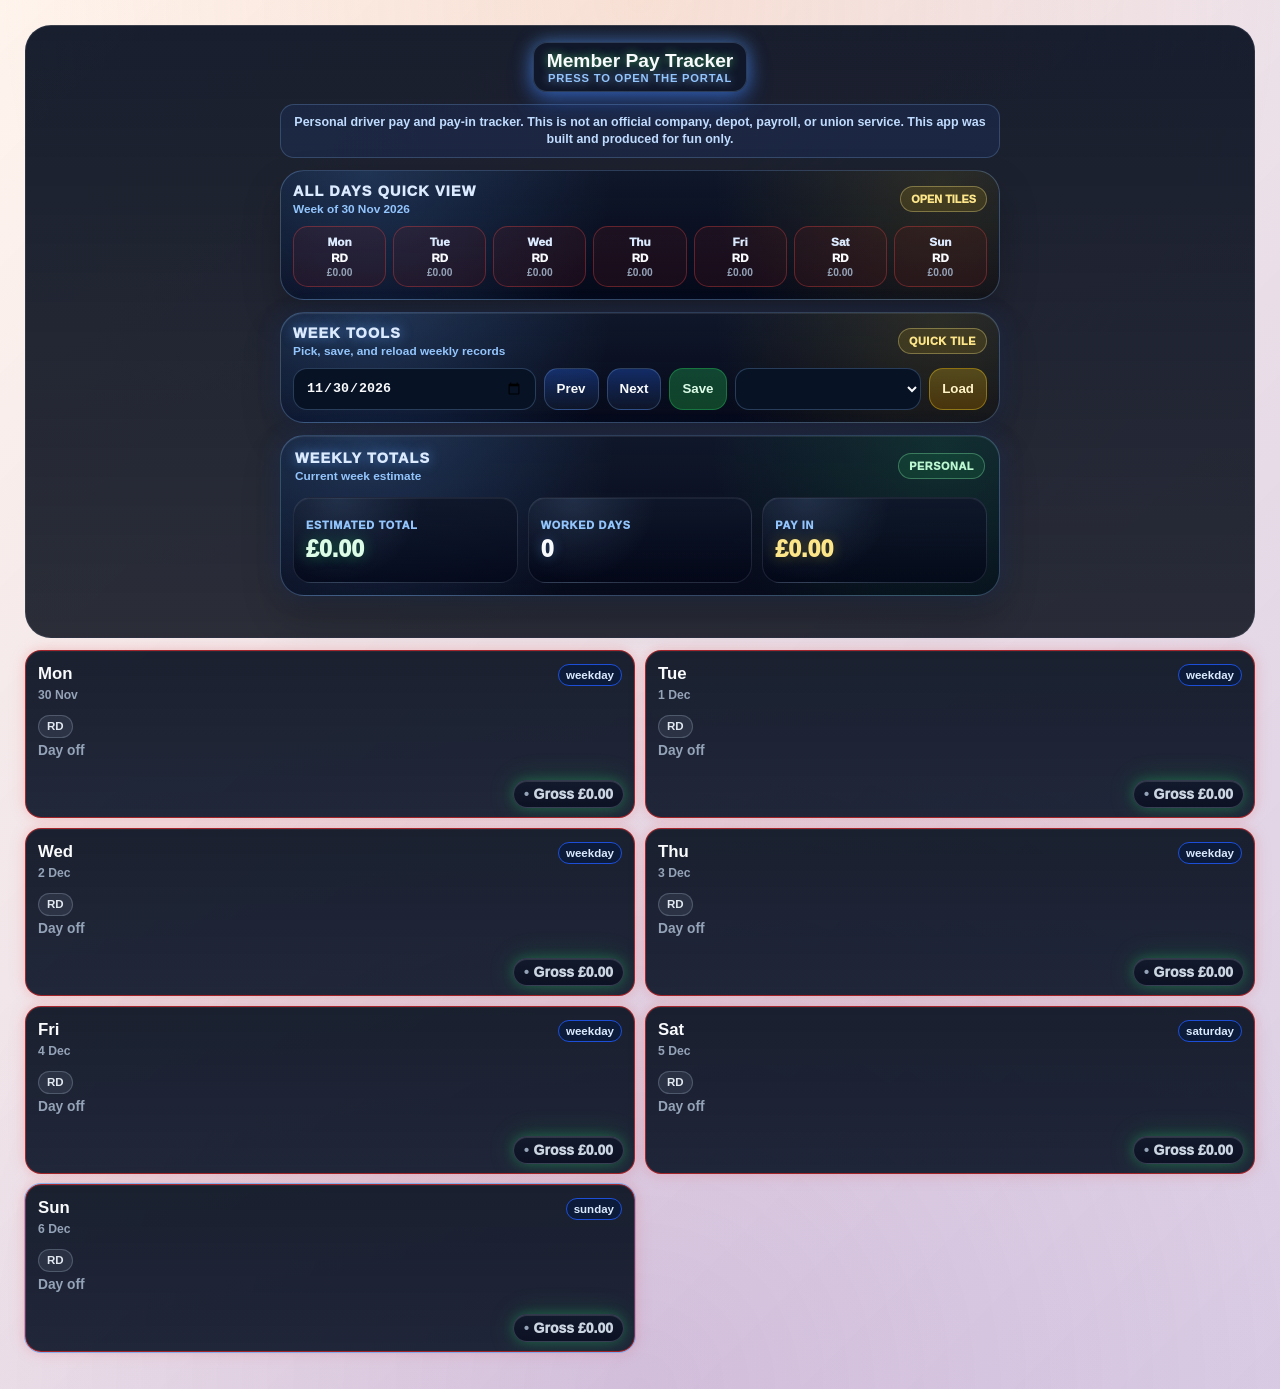
==== commit 74964aa5: "Update index.html" ====
--- a/index.html
+++ b/index.html
@@ -1052,4 +1052,4 @@
     simplifyDynamicLabels();
   </script>
 </body>
-</html>+</html>
--- a/styles.css
+++ b/styles.css
@@ -8,27 +8,48 @@
   --blue: #2563eb;
   --gold: #facc15;
   --orange: #fb923c;
-}
-
-* { box-sizing: border-box; }
-
+  --bg-top: 255, 166, 102;
+  --bg-bottom: 88, 28, 135;
+}
+
+* {
+  box-sizing: border-box;
+}
+
+html,
 body {
+  height: auto;
+  min-height: 100%;
+  overflow-y: auto;
+  overflow-x: hidden;
+}
+
+body {
+  padding: 25px;
   margin: 0;
+  min-width: 320px;
   font-family: Arial, Helvetica, sans-serif;
-  background: radial-gradient(circle at top left, rgba(37, 99, 235, .16), transparent 30%), linear-gradient(180deg, #050814, #0b1020);
   color: #f8fafc;
   min-height: 100vh;
+  background:
+    radial-gradient(circle at top, rgba(var(--bg-top), 0.18), transparent 42%),
+    radial-gradient(circle at bottom, rgba(var(--bg-bottom), 0.14), transparent 48%),
+    linear-gradient(135deg, rgba(var(--bg-top), 0.12), rgba(var(--bg-bottom), 0.22)),
+    url("https://uploads.onecompiler.io/44uengjdp/44uhce5ff/Design%2034_upscale.jpg") center/cover no-repeat;
+  background-blend-mode: screen, screen, normal, normal;
 }
 
 .header {
   padding: 16px;
-  background: linear-gradient(180deg, #0a1122 0%, #0b1226 30%, #0b1020 70%, #090e1a 100%);
-  border-bottom: 1px solid rgba(148,163,184,.12);
-  position: sticky;
-  top: 0;
-  z-index: 10;
+  background: linear-gradient(180deg, rgba(10, 17, 34, .94), rgba(9, 14, 26, .86));
+  border: 1px solid rgba(148, 163, 184, .14);
+  border-radius: 26px;
+  position: static;
+  top: auto;
+  z-index: auto;
   display: grid;
   gap: 12px;
+  overflow: visible;
 }
 
 .header-top {
@@ -82,6 +103,8 @@
   border-radius: 14px;
   background: rgba(15, 23, 42, .78);
   box-shadow: 0 10px 24px rgba(37, 99, 235, .38), 0 0 18px rgba(96, 165, 250, .55);
+  border: 1px solid rgba(147, 197, 253, .22);
+  color: #f8fafc;
 }
 
 .logo-main {
@@ -99,58 +122,34 @@
   text-shadow: 0 0 10px rgba(147, 197, 253, .7);
 }
 
-.sub {
+.sub,
+.status,
+.muted {
   color: var(--muted);
-  font-size: .85rem;
-  margin-top: 4px;
-}
-
-.summary-strip {
-  display: grid;
-  grid-template-columns: repeat(3, minmax(0, 1fr));
-  gap: 8px;
-  padding: 10px 12px;
-  border: 1px solid rgba(148,163,184,.16);
-  border-radius: 14px;
-  background: rgba(15,23,42,.9);
-}
-
-.summary-item { display: grid; gap: 4px; }
-
-.summary-label {
-  color: var(--muted);
-  font-size: .75rem;
-  font-weight: 700;
-  text-transform: uppercase;
-  letter-spacing: .04em;
-}
-
-.summary-value { font-weight: 900; font-size: 1rem; }
-
-.menu-panel {
-  display: grid;
-  grid-template-columns: 1fr auto auto;
-  gap: 8px;
-  align-items: center;
 }
 
 .status {
-  color: var(--muted);
   font-size: .82rem;
   min-height: 1em;
 }
 
-.wrap { padding: 12px; }
+.wrap {
+  padding: 12px 0;
+  position: static;
+  overflow: visible;
+}
 
 .grid {
   display: grid;
   grid-template-columns: repeat(2, minmax(0, 1fr));
   gap: 10px;
+  position: static;
+  overflow: visible;
 }
 
 .tile {
   position: relative !important;
-  background: linear-gradient(180deg, #111827, #0f172a);
+  background: linear-gradient(180deg, rgba(17, 24, 39, .96), rgba(15, 23, 42, .92));
   border: 1px solid var(--line);
   border-radius: 16px;
   padding: 13px 12px 44px;
@@ -161,20 +160,21 @@
   gap: 9px;
   cursor: pointer;
   overflow: hidden;
+  color: #f8fafc;
 }
 
 .tile.active {
-  border-color: rgba(34,197,94,.85);
-  box-shadow: 0 0 8px rgba(34, 197, 94, .16), 0 0 18px rgba(34, 197, 94, .11), 0 0 38px rgba(34, 197, 94, .07), inset 0 1px 0 rgba(255, 255, 255, .055);
+  border-color: rgba(34, 197, 94, .85);
+  box-shadow: 0 0 8px rgba(34, 197, 94, .16), 0 0 18px rgba(34, 197, 94, .11), inset 0 1px 0 rgba(255, 255, 255, .055);
 }
 
 .tile.rest {
-  border-color: rgba(220,38,38,.7);
-  box-shadow: 0 0 8px rgba(239, 68, 68, .14), 0 0 20px rgba(220, 38, 38, .09), 0 0 40px rgba(220, 38, 38, .055), inset 0 1px 0 rgba(255, 255, 255, .045);
+  border-color: rgba(220, 38, 38, .7);
+  box-shadow: 0 0 8px rgba(239, 68, 68, .14), 0 0 20px rgba(220, 38, 38, .09), inset 0 1px 0 rgba(255, 255, 255, .045);
 }
 
 .tile.today {
-  outline: 1px solid rgba(96,165,250,.7);
+  outline: 1px solid rgba(96, 165, 250, .7);
 }
 
 .day-top {
@@ -220,7 +220,6 @@
 }
 
 .muted {
-  color: var(--muted);
   font-size: .86rem;
   font-weight: 700;
 }
@@ -251,15 +250,13 @@
   display: inline-block;
   margin-right: 5px;
   font-size: 13px;
-  filter: drop-shadow(0 0 6px rgba(34, 197, 94, .42));
 }
 
 .rest-pay {
   background: linear-gradient(180deg, rgba(15, 23, 42, .78), rgba(2, 6, 23, .62)) !important;
   border-color: rgba(148, 163, 184, .28) !important;
   color: #cbd5e1 !important;
-  text-shadow: 0 0 8px rgba(148, 163, 184, .18) !important;
-  box-shadow: 0 0 10px rgba(15, 23, 42, .40), inset 0 1px 0 rgba(255, 255, 255, .06) !important;
+  text-shadow: none !important;
 }
 
 .rest-pay::before {
@@ -268,32 +265,116 @@
   margin-right: 5px;
 }
 
-.payin-badge {
+.payin-badge,
+.rd-badge,
+.ot-badge,
+.manual-badge,
+.bh-badge,
+.al-badge,
+.sk-badge,
+.paid-adjust-badge {
   display: inline-flex;
   align-items: center;
   gap: 6px;
   margin-top: 4px;
   padding: 4px 8px;
   border-radius: 999px;
-  background: rgba(37,99,235,.12);
-  border: 1px solid rgba(37,99,235,.4);
+  background: rgba(37, 99, 235, .12);
+  border: 1px solid rgba(37, 99, 235, .4);
   color: #dbeafe;
   font-size: .72rem;
-  font-weight: 800;
+  font-weight: 900;
 }
 
 .payin-badge.paid {
-  background: rgba(34,197,94,.12);
-  border-color: rgba(34,197,94,.4);
+  background: rgba(34, 197, 94, .12);
+  border-color: rgba(34, 197, 94, .4);
   color: #bbf7d0;
 }
 
-.payin-badge .tick { font-weight: 900; }
+.al-badge {
+  background: rgba(250, 204, 21, .14);
+  border-color: rgba(250, 204, 21, .42);
+  color: #fef3c7;
+}
+
+.sk-badge {
+  background: rgba(59, 130, 246, .14);
+  border-color: rgba(96, 165, 250, .42);
+}
+
+.rd-badge {
+  background: rgba(148, 163, 184, .12);
+  border-color: rgba(148, 163, 184, .34);
+  color: #e2e8f0;
+}
+
+.duty-label,
+.duty-number,
+.duty-time,
+.duty-paid,
+.al-code,
+.sk-code {
+  font-weight: 1000;
+}
+
+.summary-strip {
+  position: relative;
+  max-width: 720px;
+  width: 100%;
+  margin-inline: auto;
+  display: grid;
+  grid-template-columns: repeat(3, minmax(0, 1fr));
+  gap: 10px;
+  padding: 12px;
+  border-radius: 24px;
+  background:
+    radial-gradient(circle at 12% 0%, rgba(96, 165, 250, .22), transparent 38%),
+    radial-gradient(circle at 92% 10%, rgba(34, 197, 94, .14), transparent 34%),
+    linear-gradient(180deg, rgba(15, 23, 42, .96), rgba(2, 6, 23, .88));
+  border: 1px solid rgba(147, 197, 253, .28);
+  box-shadow: 0 18px 38px rgba(0, 0, 0, .24), 0 0 26px rgba(37, 99, 235, .16), inset 0 1px 0 rgba(255, 255, 255, .08);
+  overflow: hidden;
+}
+
+.summary-item {
+  min-height: 86px;
+  display: grid;
+  align-content: center;
+  gap: 7px;
+  padding: 12px;
+  border-radius: 18px;
+  background: radial-gradient(circle at 20% 0%, rgba(147, 197, 253, .14), transparent 42%), linear-gradient(180deg, rgba(15, 23, 42, .92), rgba(2, 6, 23, .7));
+  border: 1px solid rgba(148, 163, 184, .16);
+}
+
+.summary-label {
+  color: #93c5fd;
+  font-size: .68rem;
+  font-weight: 1000;
+  text-transform: uppercase;
+  letter-spacing: .07em;
+}
+
+.summary-value {
+  color: #f8fafc;
+  font-size: clamp(1.1rem, 4vw, 1.45rem);
+  font-weight: 1000;
+  line-height: 1;
+  text-shadow: 0 0 12px rgba(96, 165, 250, .34);
+}
+
+.menu-panel {
+  display: grid;
+  grid-template-columns: 1fr auto auto;
+  gap: 8px;
+  align-items: center;
+}
 
 .modal-backdrop {
   position: fixed;
   inset: 0;
-  background: rgba(0,0,0,.6);
+  background: rgba(0, 0, 0, .6);
   display: none;
   align-items: center;
   justify-content: center;
@@ -301,7 +382,9 @@
   z-index: 50;
 }
 
-.modal-backdrop.open { display: flex; }
+.modal-backdrop.open {
+  display: flex;
+}
 
 .modal {
   width: min(520px, 100%);
@@ -311,9 +394,12 @@
   padding: 16px;
   display: grid;
   gap: 10px;
-}
-
-.large-modal { width: min(760px, 100%); }
+  color: #f8fafc;
+}
+
+.large-modal {
+  width: min(760px, 100%);
+}
 
 .modal-head {
   display: flex;
@@ -327,7 +413,10 @@
   font-size: 1.05rem;
 }
 
-.row { display: grid; gap: 6px; }
+.row {
+  display: grid;
+  gap: 6px;
+}
 
 .row label {
   font-size: .85rem;
@@ -335,22 +424,26 @@
   font-weight: 700;
 }
 
-.row-inline {
+.row-inline,
+.actions {
   display: grid;
   grid-template-columns: 1fr 1fr;
   gap: 8px;
 }
 
 .actions {
-  display: grid;
-  grid-template-columns: 1fr 1fr;
-  gap: 8px;
   margin-top: 6px;
+}
+
+button,
+.primary {
+  cursor: pointer;
 }
 
 .primary {
   background: linear-gradient(180deg, #2563eb, #1d4ed8);
   border-color: #2563eb;
+  color: #f8fafc;
 }
 
 .tracker-content {
@@ -368,20 +461,25 @@
   font-size: 1rem;
 }
 
-.tracker-list { display: grid; gap: 8px; }
+.tracker-list {
+  display: grid;
+  gap: 8px;
+}
 
 .tracker-row {
   display: grid;
   grid-template-columns: 1.6fr .7fr .7fr;
   gap: 8px;
   padding: 10px 12px;
-  border: 1px solid rgba(148,163,184,.14);
+  border: 1px solid rgba(148, 163, 184, .14);
   border-radius: 12px;
-  background: rgba(15,23,42,.85);
+  background: rgba(15, 23, 42, .85);
   align-items: center;
 }
 
-.tracker-row-main { font-weight: 800; }
+.tracker-row-main {
+  font-weight: 800;
+}
 
 .tracker-row-mid,
 .tracker-row-end {
@@ -390,16 +488,20 @@
   text-align: right;
 }
 
-.hidden { display: none; }
-
-.guide-card {
+.hidden {
+  display: none !important;
+}
+
+.guide-card,
+.shell-modal {
   width: min(560px, 100%) !important;
   background: linear-gradient(180deg, #07101f, #020817) !important;
   border-color: rgba(191, 219, 254, .32) !important;
   color: #fff !important;
 }
 
-.guide-body {
+.guide-body,
+.learn-premium-body {
   display: grid;
   gap: 10px;
   line-height: 1.48;
@@ -407,216 +509,106 @@
   font-weight: 750;
 }
 
-.guide-body ul {
-  margin: 4px 0 0 18px;
-  padding: 0;
-  display: grid;
-  gap: 6px;
-}
-
-.guide-body li { padding-left: 2px; }
-
-.learn-list {
-  display: grid;
-  gap: 10px;
-}
-
-.learn-card {
+.learn-list,
+.tracker-list,
+.shell-panel,
+.shell-learn-content,
+.shell-hero {
+  display: grid;
+  gap: 10px;
+}
+
+.learn-card,
+.shell-action,
+.shell-learn-card {
   position: relative;
   overflow: hidden;
-  display: flex;
-  align-items: center;
-  gap: 12px;
+  display: grid;
+  place-items: center;
+  gap: 6px;
   min-height: 62px;
   padding: 12px 14px;
   border-radius: 18px;
   background: radial-gradient(circle at 12% 20%, rgba(147, 197, 253, .16), transparent 34%), linear-gradient(180deg, rgba(11, 22, 40, .96), rgba(3, 10, 24, .92));
   border: 1px solid rgba(191, 219, 254, .28);
-  box-shadow: inset 0 1px 0 rgba(255, 255, 255, .08), 0 12px 26px rgba(0, 0, 0, .24);
-  transition: transform .14s ease, filter .14s ease, border-color .14s ease, box-shadow .14s ease;
+  color: #f8fafc;
+  text-align: center;
   cursor: pointer;
 }
 
 .learn-card:hover,
-.learn-card:active {
-  transform: translateY(-1px);
+.shell-action:hover,
+.shell-learn-card:hover {
   filter: brightness(1.08);
   border-color: rgba(147, 197, 253, .58);
-  box-shadow: inset 0 1px 0 rgba(255, 255, 255, .11), 0 14px 32px rgba(0, 0, 0, .32), 0 0 22px rgba(96, 165, 250, .16);
-}
-
-.learn-icon,
-.learn-topic-icon,
-.learn-section-icon {
-  width: 42px;
-  height: 42px;
-  flex: 0 0 42px;
-  border-radius: 15px;
-  display: grid;
-  place-items: center;
-  background: linear-gradient(180deg, rgba(37, 99, 235, .38), rgba(15, 23, 42, .78));
-  border: 1px solid rgba(147, 197, 253, .42);
-  font-size: 23px;
+}
+
+.shell-grid {
+  display: grid;
+  grid-template-columns: repeat(2, minmax(0, 1fr));
+  gap: 10px;
+}
+
+.shell-title {
+  font-size: 1.45rem;
   font-weight: 1000;
-  text-shadow: 0 0 12px rgba(147, 197, 253, .80), 0 0 25px rgba(37, 99, 235, .38);
-  box-shadow: 0 0 14px rgba(96, 165, 250, .34), inset 0 1px 0 rgba(255, 255, 255, .16);
-}
-
-.learn-card-text {
-  display: grid;
-  gap: 3px;
-  min-width: 0;
-}
-
-.learn-card-title {
-  font-size: 15px;
-  font-weight: 950;
-  color: #fff;
-  line-height: 1.15;
-}
-
-.learn-card-sub {
-  font-size: 12px;
-  font-weight: 750;
-  color: #b9c7dc;
-  line-height: 1.25;
-}
-
-.learn-page-shell {
-  display: grid;
-  gap: 12px;
-}
-
-.learn-hero {
-  display: flex;
-  align-items: center;
-  gap: 12px;
+  text-shadow: 0 0 14px rgba(96, 165, 250, .75);
+}
+
+.shell-sub,
+.shell-note {
+  color: #93c5fd;
+  font-size: .78rem;
+  font-weight: 900;
+}
+
+.day-entry-modal {
+  width: min(720px, 100%);
+  max-height: min(92dvh, 820px);
+  overflow: auto;
+}
+
+.day-entry-hero,
+.day-entry-preview,
+.day-entry-field {
+  display: grid;
+  gap: 8px;
   padding: 12px;
   border-radius: 20px;
-  background: radial-gradient(circle at 15% 0%, rgba(147, 197, 253, .18), transparent 42%), linear-gradient(180deg, rgba(11, 22, 40, .96), rgba(2, 6, 23, .72));
-  border: 1px solid rgba(191, 219, 254, .24);
-}
-
-.learn-hero-title {
-  font-size: 20px;
-  font-weight: 1000;
-  color: #fff;
-}
-
-.learn-hero-sub {
-  font-size: 12px;
-  color: #b9c7dc;
-  font-weight: 750;
-  line-height: 1.3;
-  margin-top: 3px;
-}
-
-.learn-premium-body {
-  display: grid;
-  gap: 9px;
-  color: #d7e3f5;
-  font-size: 14px;
-  font-weight: 700;
-  line-height: 1.55;
-}
-
-.learn-back {
-  display: inline-flex !important;
-  align-items: center !important;
-  justify-content: center !important;
-  width: auto !important;
-  padding: 9px 12px !important;
-  border-radius: 999px !important;
-  margin: 0 0 2px 0 !important;
-  color: #dbeafe !important;
-  background: rgba(37, 99, 235, .18) !important;
-  border-color: rgba(147, 197, 253, .34) !important;
-}
-
-.learn-close-note {
-  font-size: 11px;
-  color: #93a4bd;
-  text-align: center;
-  font-weight: 750;
-  padding-top: 2px;
-}
-
-.modal-actions {
-  display: flex;
-  gap: 10px;
-  flex-wrap: wrap;
-}
-
-.modal-actions button {
-  flex: 1;
-  min-width: 120px;
-}
-
-/* Elite Pay-in Tracker modal */
-#trackerModalBackdrop .large-modal {
-  max-height: min(92dvh, 860px);
-  overflow: auto;
-  background:
-    radial-gradient(circle at 12% 0%, rgba(96, 165, 250, .28), transparent 35%),
-    radial-gradient(circle at 88% 10%, rgba(34, 197, 94, .18), transparent 34%),
-    linear-gradient(180deg, #07101f, #020817) !important;
-  border: 1px solid rgba(147, 197, 253, .38) !important;
-  box-shadow:
-    0 0 48px rgba(37, 99, 235, .30),
-    inset 0 1px 0 rgba(255, 255, 255, .08) !important;
-}
-
-#trackerModalBackdrop .modal-head {
-  padding: 12px;
-  border-radius: 20px;
-  background:
-    radial-gradient(circle at 20% 0%, rgba(147, 197, 253, .20), transparent 42%),
-    linear-gradient(180deg, rgba(15, 23, 42, .92), rgba(2, 6, 23, .68));
-  border: 1px solid rgba(147, 197, 253, .18);
-}
-
-#trackerModalTitle {
-  font-size: 1.22rem;
-  font-weight: 1000;
-  color: #f8fafc;
-  text-shadow: 0 0 14px rgba(96, 165, 250, .68);
-}
-
-#closeTrackerModalBtn {
-  width: 42px;
-  height: 42px;
-  border-radius: 999px;
-  border: 1px solid rgba(147, 197, 253, .32);
-  background: rgba(15, 23, 42, .74);
-  color: #dbeafe;
-  font-weight: 1000;
-  cursor: pointer;
-}
-
-#closeTrackerModalBtn:hover {
-  filter: brightness(1.12);
-  border-color: rgba(147, 197, 253, .62);
-}
-
-#trackerModalContent {
-  gap: 14px;
-}
-
-#trackerModalContent .tracker-section {
-  padding: 12px;
-  border-radius: 22px;
-  background:
-    radial-gradient(circle at 8% 0%, rgba(37, 99, 235, .16), transparent 36%),
-    rgba(15, 23, 42, .56);
-  border: 1px solid rgba(148, 163, 184, .14);
-}
-
-#trackerModalContent .tracker-section h3 {
-  font-size: .9rem;
-  font-weight: 1000;
-  color: #bfdbfe;
-  text-transform: uppercase;
-  letter-spacing: .06em;
+  background: rgba(15, 23, 42, .72);
+  border: 1px solid rgba(147, 197, 253, .16);
+}
+
+.day-entry-form-grid {
+  display: grid;
+  grid-template-columns: repeat(2, minmax(0, 1fr));
+  gap: 10px;
+}
+
+.day-entry-field.field-full {
+  grid-column: 1 / -1;
+}
+
+.day-entry-input {
+  width: 100%;
+  min-height: 43px;
+  border-radius: 14px;
+  border: 1px solid rgba(147, 197, 253, .22);
+  background: #071225;
+  color: #f8fafc;
+  padding: 10px 12px;
+  font-weight: 900;
+}
+
+.day-entry-toggle-row,
+.modal-actions-day {
+  display: grid;
+  grid-template-columns: repeat(3, minmax(0, 1fr));
+  gap: 10px;
+}
+
+.modal-actions-day {
+  grid-template-columns: 1fr 1.2fr;
 }
 
 .payin-hero {
@@ -626,29 +618,14 @@
 }
 
 .payin-stat {
-  position: relative;
-  overflow: hidden;
   min-height: 96px;
   display: grid !important;
   align-content: center;
   gap: 7px !important;
   padding: 14px !important;
   border-radius: 20px !important;
-  background:
-    radial-gradient(circle at 20% 0%, rgba(147, 197, 253, .18), transparent 44%),
-    linear-gradient(180deg, rgba(15, 23, 42, .98), rgba(2, 6, 23, .92)) !important;
+  background: radial-gradient(circle at 20% 0%, rgba(147, 197, 253, .18), transparent 44%), linear-gradient(180deg, rgba(15, 23, 42, .98), rgba(2, 6, 23, .92)) !important;
   border: 1px solid rgba(147, 197, 253, .24) !important;
-  box-shadow:
-    inset 0 1px 0 rgba(255, 255, 255, .08),
-    0 14px 28px rgba(0, 0, 0, .20);
-}
-
-.payin-stat::after {
-  content: '';
-  position: absolute;
-  inset: auto 12px 0;
-  height: 2px;
-  background: linear-gradient(90deg, transparent, rgba(96, 165, 250, .72), transparent);
 }
 
 .payin-stat span {
@@ -656,23 +633,16 @@
   font-size: .72rem !important;
   font-weight: 1000 !important;
   text-transform: uppercase;
-  letter-spacing: .08em;
 }
 
 .payin-stat strong {
   font-size: clamp(1.24rem, 5vw, 1.7rem) !important;
   color: #f8fafc !important;
   font-weight: 1000 !important;
-  text-shadow: 0 0 14px rgba(96, 165, 250, .42);
-}
-
-.payin-stat.remaining {
-  border-color: rgba(250, 204, 21, .35) !important;
 }
 
 .payin-stat.remaining strong {
   color: #fde68a !important;
-  text-shadow: 0 0 16px rgba(250, 204, 21, .34);
 }
 
 .payin-note {
@@ -681,9 +651,7 @@
   line-height: 1.5 !important;
   padding: 12px 14px !important;
   border-radius: 18px !important;
-  background:
-    radial-gradient(circle at 12% 0%, rgba(96, 165, 250, .16), transparent 44%),
-    rgba(37, 99, 235, .10) !important;
+  background: rgba(37, 99, 235, .10) !important;
   border: 1px solid rgba(147, 197, 253, .22) !important;
 }
 
@@ -695,40 +663,18 @@
   padding: 12px !important;
   border-radius: 20px !important;
   border: 1px solid rgba(148, 163, 184, .18) !important;
-  background:
-    radial-gradient(circle at 10% 0%, rgba(147, 197, 253, .10), transparent 35%),
-    linear-gradient(180deg, rgba(15, 23, 42, .86), rgba(2, 6, 23, .72)) !important;
-  box-shadow: inset 0 1px 0 rgba(255, 255, 255, .055);
+  background: linear-gradient(180deg, rgba(15, 23, 42, .86), rgba(2, 6, 23, .72)) !important;
 }
 
 .payin-day-row.is-paid {
   border-color: rgba(34, 197, 94, .52) !important;
-  background:
-    radial-gradient(circle at 10% 0%, rgba(34, 197, 94, .16), transparent 36%),
-    linear-gradient(180deg, rgba(20, 83, 45, .34), rgba(2, 6, 23, .74)) !important;
-  box-shadow:
-    0 0 22px rgba(34, 197, 94, .10),
-    inset 0 1px 0 rgba(255, 255, 255, .06);
+  background: linear-gradient(180deg, rgba(20, 83, 45, .34), rgba(2, 6, 23, .74)) !important;
 }
 
 .payin-day-main {
   display: grid !important;
   gap: 4px !important;
   font-weight: 1000 !important;
-}
-
-.payin-day-main span {
-  color: #f8fafc;
-  font-size: .98rem;
-}
-
-.payin-day-main small {
-  color: #94a3b8 !important;
-  font-weight: 850 !important;
-}
-
-.payin-day-row.is-paid .payin-day-main small {
-  color: #86efac !important;
 }
 
 .payin-input {
@@ -740,12 +686,6 @@
   color: #f8fafc !important;
   padding: 10px 12px !important;
   font-weight: 1000 !important;
-  box-shadow: inset 0 1px 0 rgba(255, 255, 255, .04);
-}
-
-.payin-input:focus {
-  outline: 1px solid rgba(96, 165, 250, .75);
-  box-shadow: 0 0 18px rgba(37, 99, 235, .20);
 }
 
 .payin-actions {
@@ -761,18 +701,7 @@
   background: linear-gradient(180deg, rgba(37, 99, 235, .30), rgba(15, 23, 42, .86));
   color: #f8fafc;
   font-weight: 1000 !important;
-  cursor: pointer;
   padding: 8px !important;
-}
-
-.payin-actions button:hover:not(:disabled) {
-  filter: brightness(1.12);
-  border-color: rgba(147, 197, 253, .62);
-}
-
-.payin-actions button:disabled {
-  opacity: .42;
-  cursor: not-allowed;
 }
 
 .payin-deduct-btn {
@@ -784,42 +713,82 @@
 .payin-deduct-btn.is-paid {
   background: linear-gradient(180deg, #16a34a, #166534) !important;
   border-color: #22c55e !important;
-  box-shadow: 0 0 16px rgba(34, 197, 94, .22);
+}
+
+#trackerModalBackdrop .large-modal,
+#ratesModalBackdrop .large-modal {
+  max-height: min(92dvh, 860px);
+  overflow: auto;
+  background:
+    radial-gradient(circle at 12% 0%, rgba(96, 165, 250, .28), transparent 35%),
+    linear-gradient(180deg, #07101f, #020817) !important;
+  border: 1px solid rgba(147, 197, 253, .38) !important;
+  box-shadow: 0 0 48px rgba(37, 99, 235, .30), inset 0 1px 0 rgba(255, 255, 255, .08) !important;
+}
+
+#trackerModalBackdrop .modal-head,
+#ratesModalBackdrop .modal-head {
+  padding: 12px;
+  border-radius: 20px;
+  background: linear-gradient(180deg, rgba(15, 23, 42, .92), rgba(2, 6, 23, .68));
+  border: 1px solid rgba(147, 197, 253, .18);
+}
+
+#trackerModalTitle,
+#ratesModalTitle {
+  font-size: 1.22rem;
+  font-weight: 1000;
+  color: #f8fafc;
+  text-shadow: 0 0 14px rgba(96, 165, 250, .68);
+}
+
+#closeTrackerModalBtn,
+#closeRatesModalBtn {
+  width: 42px;
+  height: 42px;
+  border-radius: 999px;
+  border: 1px solid rgba(147, 197, 253, .32);
+  background: rgba(15, 23, 42, .74);
+  color: #dbeafe;
+  font-weight: 1000;
+  cursor: pointer;
 }
 
 @media (max-width: 680px) {
-  .grid { grid-template-columns: 1fr; }
-
+  body {
+    padding: 12px;
+  }
+
+  .grid,
   .header-controls,
   .menu-panel,
   .summary-strip,
   .row-inline,
   .actions,
-  .tracker-row {
-    grid-template-columns: 1fr;
+  .tracker-row,
+  .shell-grid,
+  .day-entry-form-grid,
+  .day-entry-toggle-row,
+  .modal-actions-day,
+  .payin-hero,
+  .payin-day-row,
+  .payin-actions {
+    grid-template-columns: 1fr !important;
   }
 
   .tracker-row-mid,
-  .tracker-row-end { text-align: left; }
-
-  .modal { align-items: flex-end; padding: 0; }
-
-  .modal-card {
-    width: 100% !important;
-    max-height: 92dvh !important;
-    border-radius: 26px 26px 0 0 !important;
-    border-left: 0 !important;
-    border-right: 0 !important;
-    border-bottom: 0 !important;
-    padding-bottom: calc(16px + env(safe-area-inset-bottom)) !important;
+  .tracker-row-end {
+    text-align: left;
   }
 
-  #trackerModalBackdrop {
+  #trackerModalBackdrop,
+  #ratesModalBackdrop {
     align-items: flex-end;
     padding: 0;
   }
 
-  #trackerModalBackdrop .large-modal {
+  #trackerModalBackdrop .large-modal,
+  #ratesModalBackdrop .large-modal {
     width: 100%;
     max-height: 92dvh;
     border-radius: 26px 26px 0 0;
@@ -829,118 +798,7 @@
     padding-bottom: calc(16px + env(safe-area-inset-bottom));
   }
 
-  .payin-hero,
-  .payin-day-row,
-  .payin-actions {
-    grid-template-columns: 1fr !important;
-  }
-}
-
-/* Elite Weekly Quick View */
-.summary-strip {
-  position: relative;
-  max-width: 720px;
-  width: 100%;
-  margin-inline: auto;
-  display: grid;
-  grid-template-columns: repeat(3, minmax(0, 1fr));
-  gap: 10px;
-  padding: 42px 12px 12px;
-  border-radius: 24px;
-  background:
-    radial-gradient(circle at 12% 0%, rgba(96, 165, 250, .22), transparent 38%),
-    radial-gradient(circle at 92% 10%, rgba(34, 197, 94, .14), transparent 34%),
-    linear-gradient(180deg, rgba(15, 23, 42, .96), rgba(2, 6, 23, .88));
-  border: 1px solid rgba(147, 197, 253, .28);
-  box-shadow:
-    0 18px 38px rgba(0, 0, 0, .24),
-    0 0 26px rgba(37, 99, 235, .16),
-    inset 0 1px 0 rgba(255, 255, 255, .08);
-  overflow: hidden;
-}
-
-.summary-strip::before {
-  content: 'Weekly Quick View';
-  position: absolute;
-  top: 13px;
-  left: 14px;
-  color: #dbeafe;
-  font-size: .82rem;
-  font-weight: 1000;
-  text-transform: uppercase;
-  letter-spacing: .08em;
-  text-shadow: 0 0 12px rgba(96, 165, 250, .65);
-}
-
-.summary-strip::after {
-  content: 'Live estimate';
-  position: absolute;
-  top: 10px;
-  right: 12px;
-  padding: 5px 9px;
-  border-radius: 999px;
-  background: rgba(34, 197, 94, .12);
-  border: 1px solid rgba(134, 239, 172, .34);
-  color: #bbf7d0;
-  font-size: .68rem;
-  font-weight: 1000;
-  text-transform: uppercase;
-  letter-spacing: .05em;
-}
-
-.summary-item {
-  min-height: 86px;
-  display: grid;
-  align-content: center;
-  gap: 7px;
-  padding: 12px;
-  border-radius: 18px;
-  background:
-    radial-gradient(circle at 20% 0%, rgba(147, 197, 253, .14), transparent 42%),
-    linear-gradient(180deg, rgba(15, 23, 42, .92), rgba(2, 6, 23, .7));
-  border: 1px solid rgba(148, 163, 184, .16);
-  box-shadow: inset 0 1px 0 rgba(255, 255, 255, .06);
-}
-
-.summary-label {
-  color: #93c5fd;
-  font-size: .68rem;
-  font-weight: 1000;
-  text-transform: uppercase;
-  letter-spacing: .07em;
-}
-
-.summary-value {
-  color: #f8fafc;
-  font-size: clamp(1.1rem, 4vw, 1.45rem);
-  font-weight: 1000;
-  line-height: 1;
-  text-shadow: 0 0 12px rgba(96, 165, 250, .34);
-}
-
-.summary-item:first-child .summary-value {
-  color: #dcfce7;
-  text-shadow: 0 0 14px rgba(34, 197, 94, .42);
-}
-
-.summary-item:last-child .summary-value {
-  color: #fde68a;
-  text-shadow: 0 0 14px rgba(250, 204, 21, .3);
-}
-
-@media (max-width: 680px) {
-  .summary-strip {
-    grid-template-columns: 1fr;
-    padding-top: 48px;
-  }
-
-  .summary-strip::after {
-    top: 34px;
-    left: 14px;
-    right: auto;
-  }
-
   .summary-item {
     min-height: 74px;
   }
-}+}
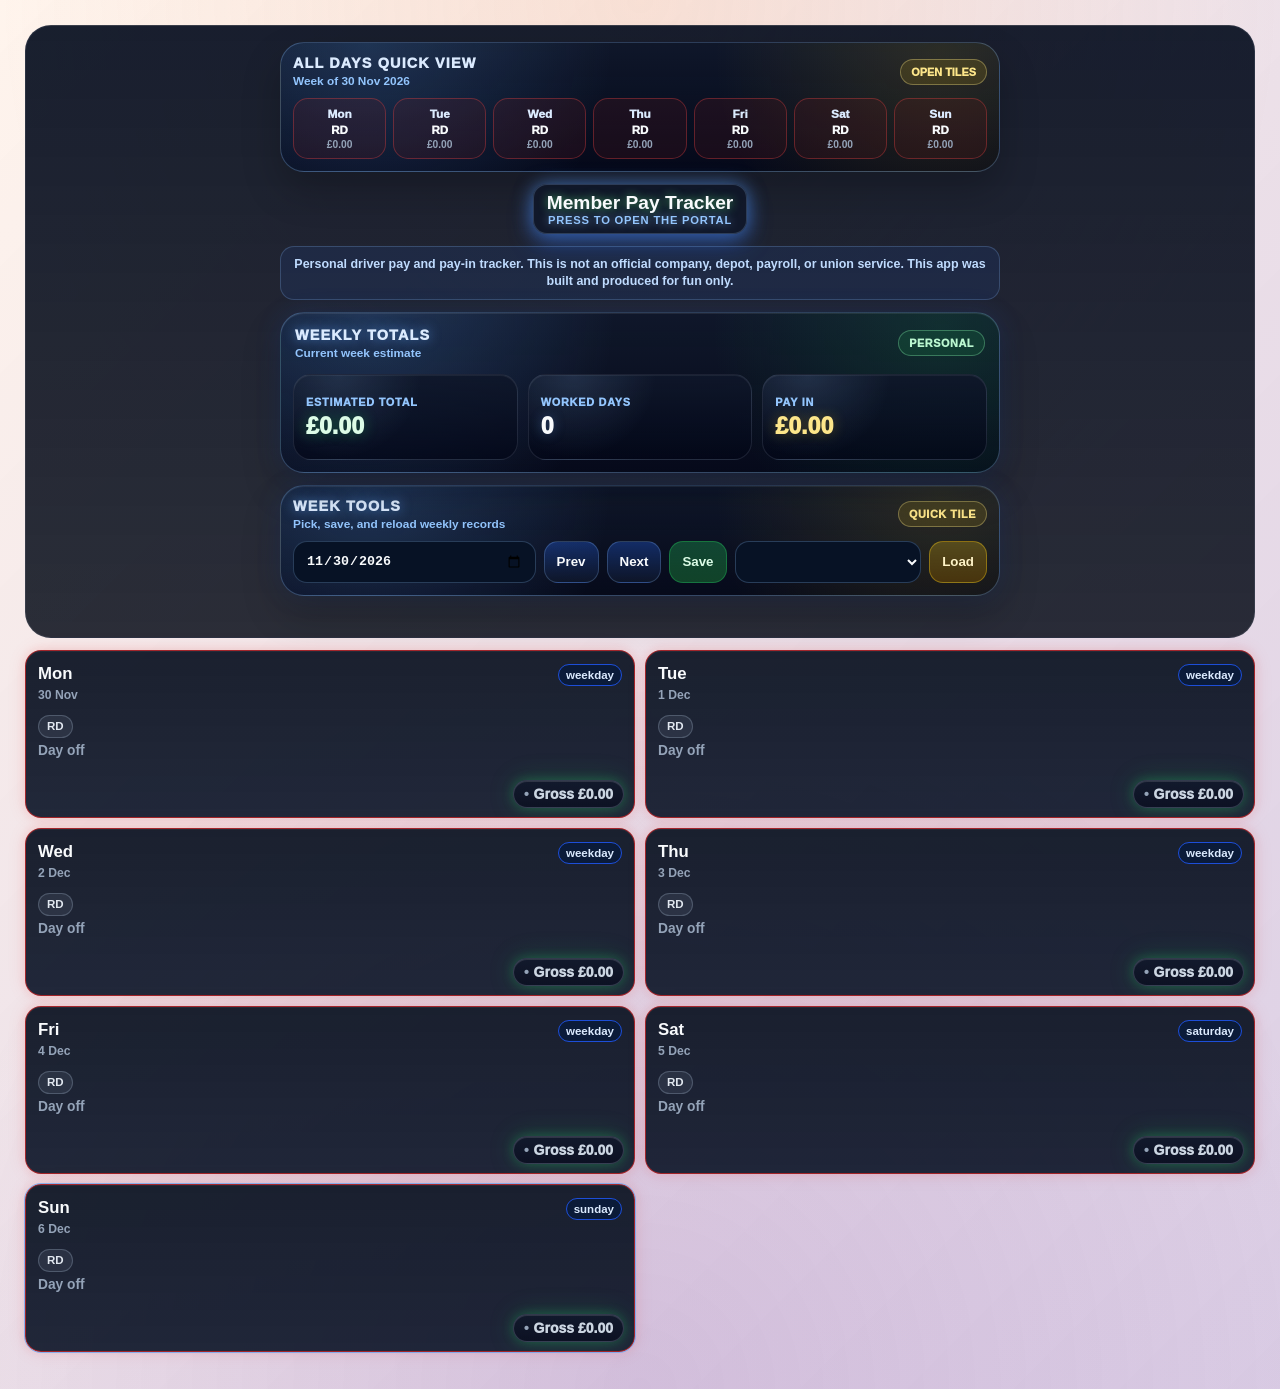
==== commit eac86fc7: "Update index.html" ====
--- a/index.html
+++ b/index.html
@@ -6,6 +6,26 @@
   <title>Driver Pay Tracker</title>
   <link rel="stylesheet" href="styles.css">
   <style>
+
+        .header > .header-top {
+  order: 1;
+}
+
+.header > .app-disclaimer {
+  order: 2;
+}
+
+.header > .weekly-quick-view {
+  order: 3;
+}
+
+.header > .week-tools-tile {
+  order: 4;
+}
+
+.header > .status {
+  order: 5;
+}
     .header-top { justify-content: center; text-align: center; }
     .brand, .unlock-brand, .brand-text { margin-inline: auto; text-align: center; }
     .unlock-brand { user-select: none; cursor: pointer; }
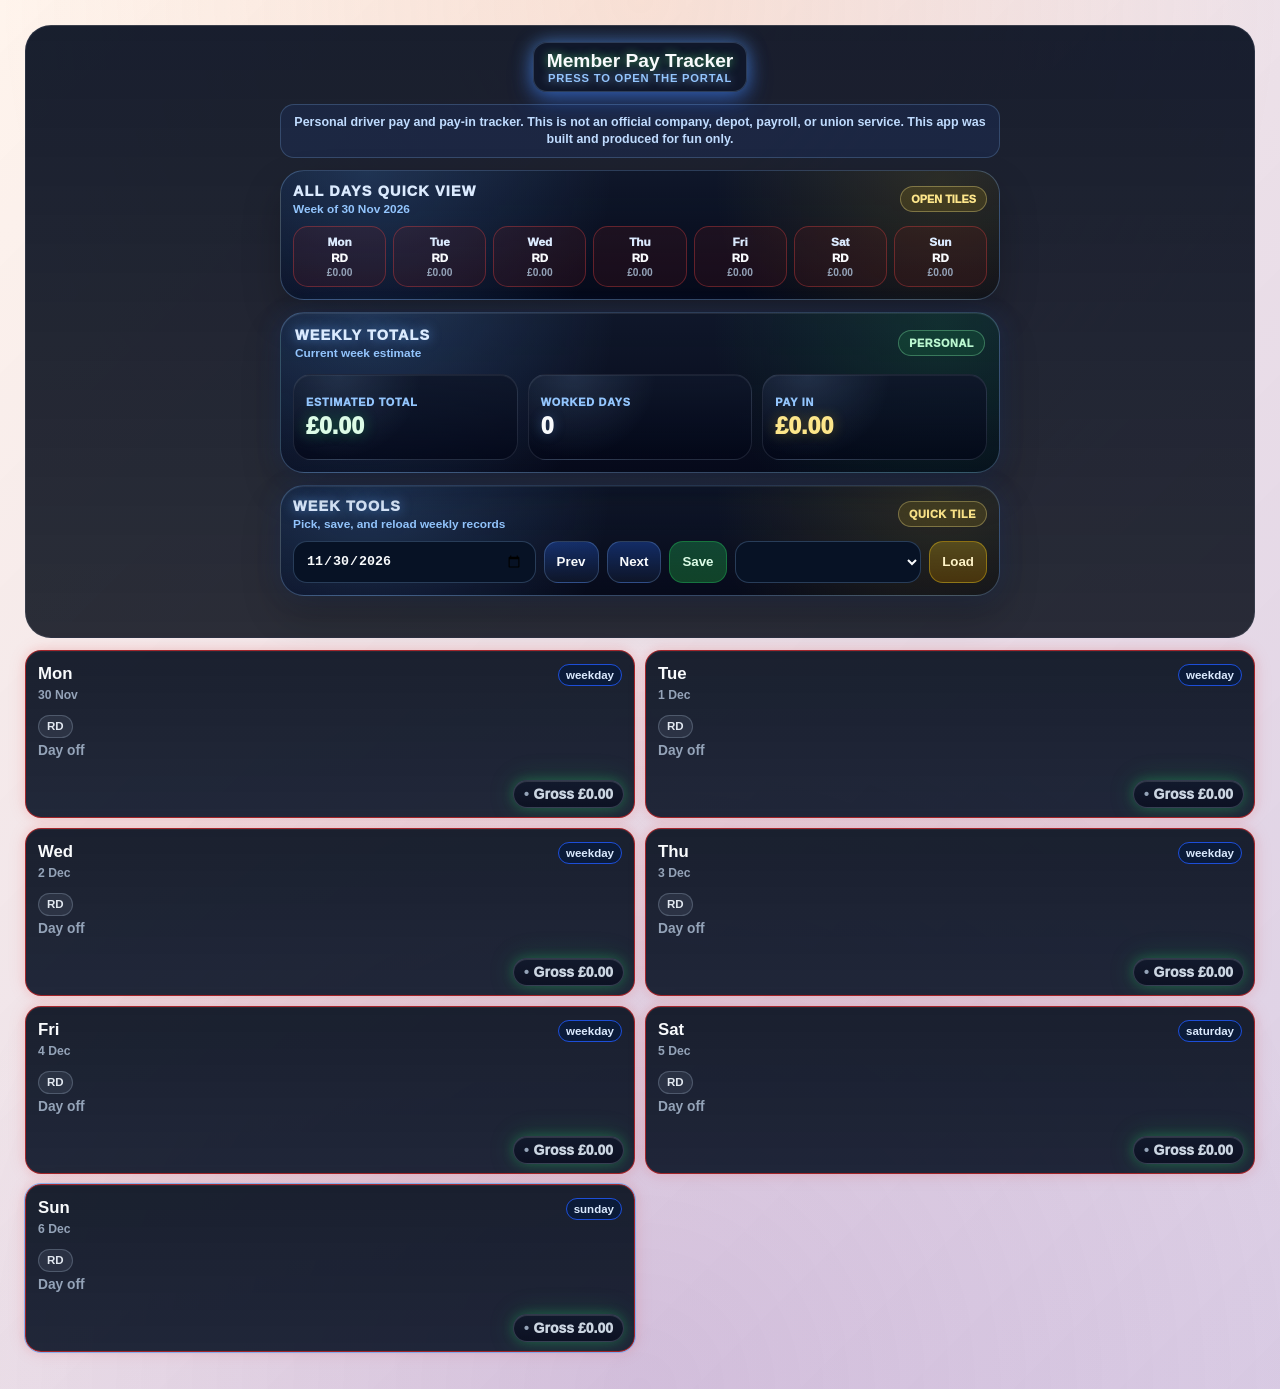
==== commit f6730c04: "Update print statement from 'Hello' to 'Goodbye'" ====
--- a/index.html
+++ b/index.html
@@ -6,14 +6,6 @@
   <title>Driver Pay Tracker</title>
   <link rel="stylesheet" href="styles.css">
   <style>
-
-        .header > .header-top {
-  order: 1;
-}
-
-.header > .app-disclaimer {
-  order: 2;
-}
 
 .header > .weekly-quick-view {
   order: 3;
